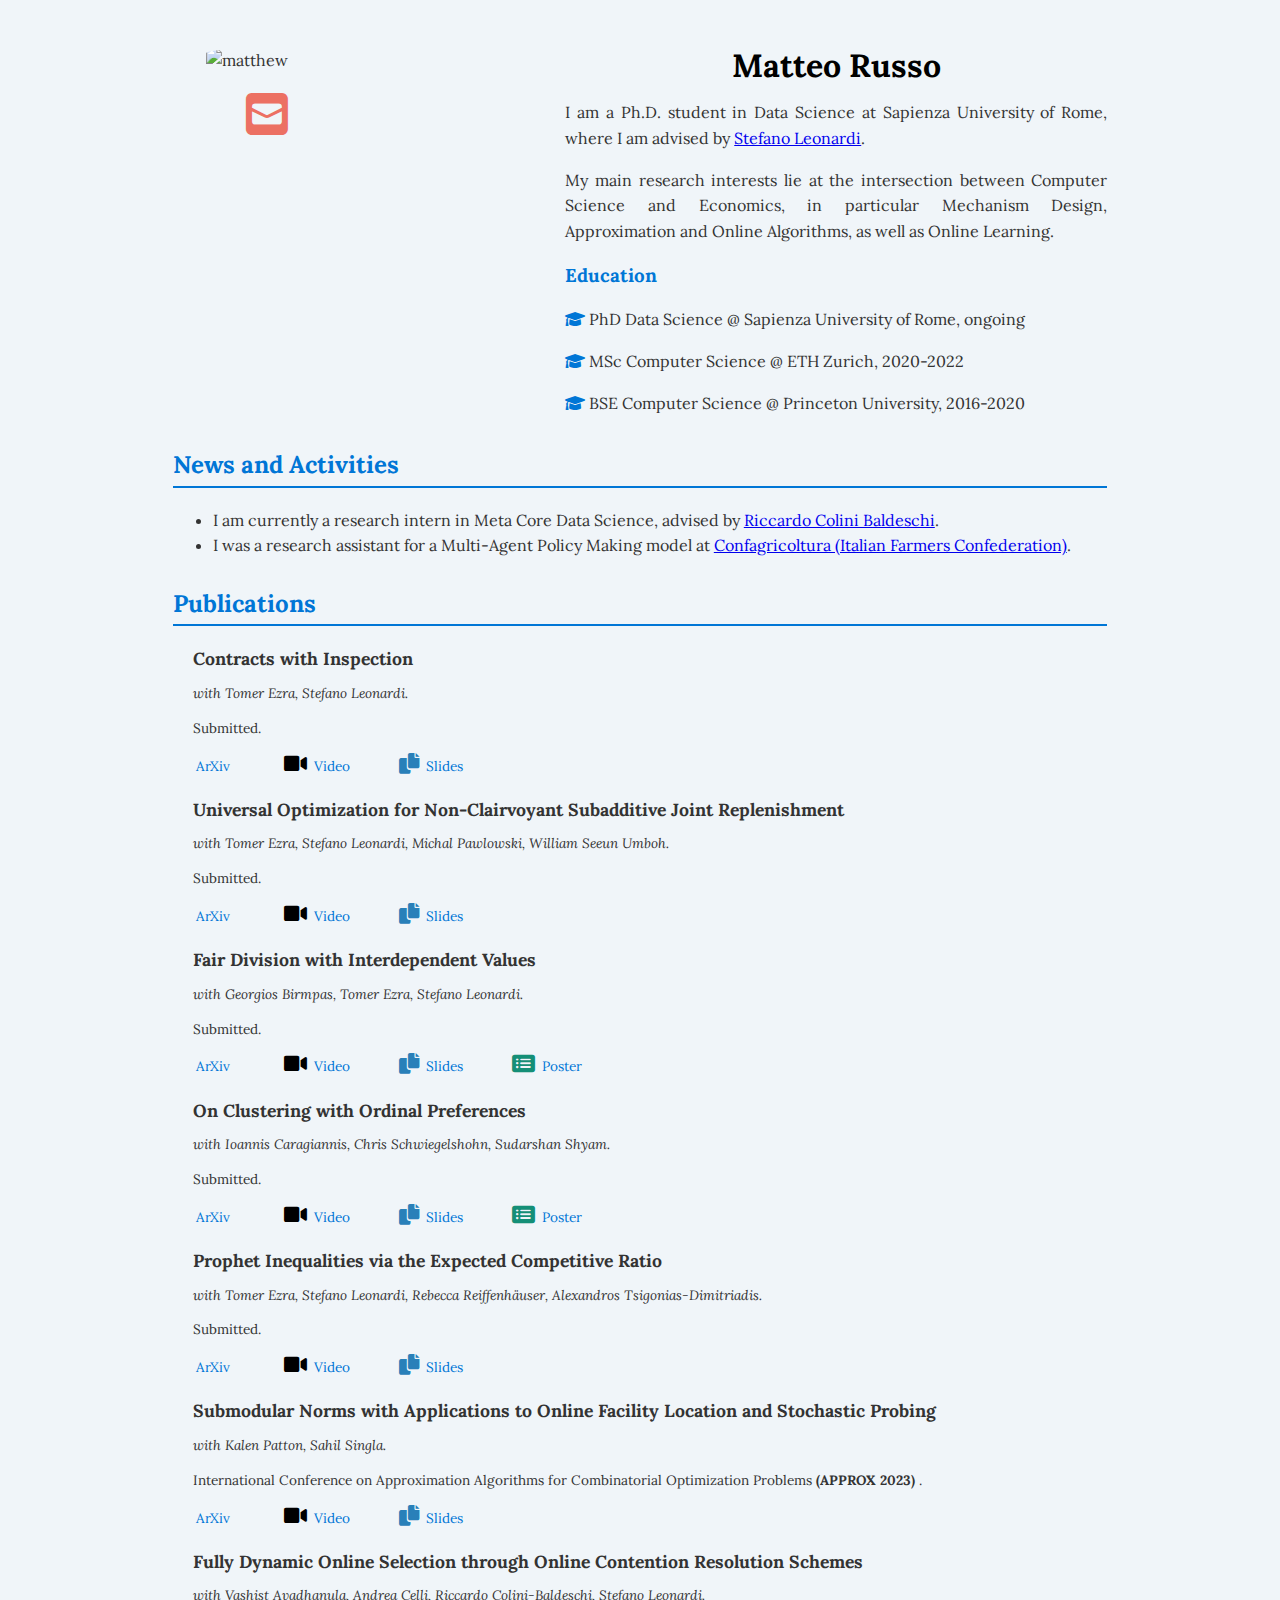
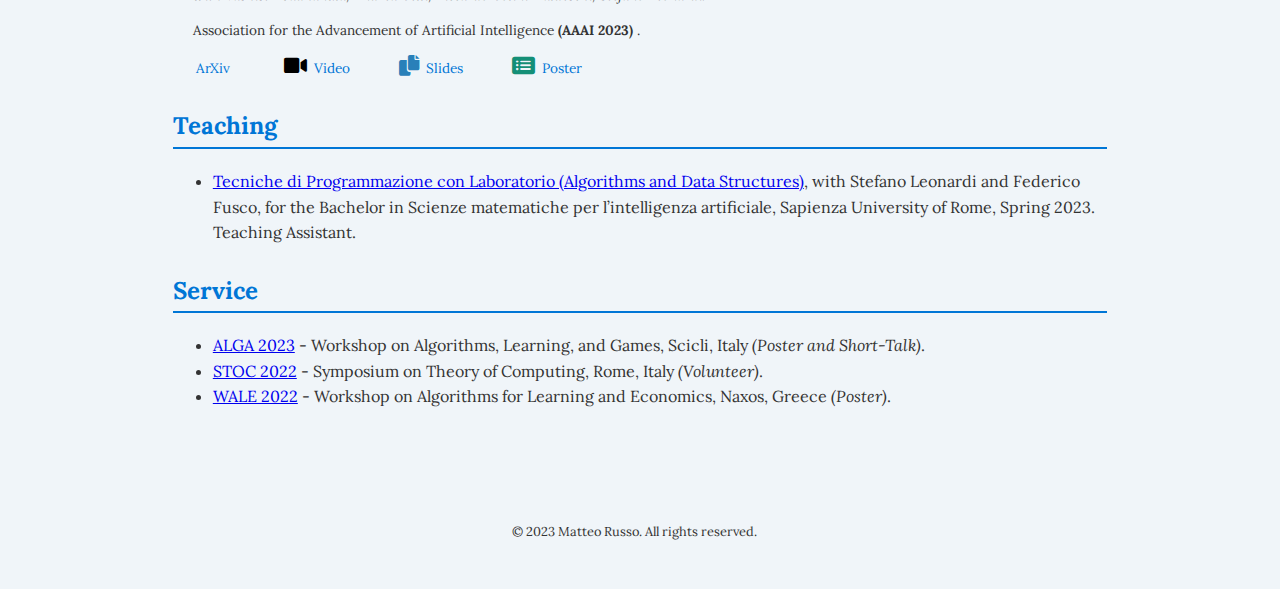
==== index.html @ 0d95ba48 "Made it responsive (hopefully)" ====
<!DOCTYPE html>
<html lang="en">
<head>
  <meta charset="UTF-8">
  <meta name="viewport" content="width=device-width, initial-scale=1.0">
  <title>Matteo Russo</title>
  <link href="https://fonts.googleapis.com/css2?family=Lora:wght@400;700&display=swap" rel="stylesheet">
  <link rel="stylesheet" href="https://cdnjs.cloudflare.com/ajax/libs/font-awesome/6.0.0-beta3/css/all.min.css"> <!-- Font Awesome link -->
  <style>

	.container {
      display: flex;
      align-items: flex-start;
    }

    .post-thumb {
      flex: 0 0 35%;
      margin-right: 3.5%;
      margin-left: 3.5%;
    }

    .post-thumb img {
      border-radius: 20%;
      display: block;
      width: 100%;
      height: auto;
    }

    .post-content {
      flex: 1;
      text-align: justify;
    }

.post-thumb li {
  list-style-type: none;
  display: inline-block;
  margin-right: 6.5%;
  padding-top: 0.2%;
  text-align: center;
  font-size: 3em;
}

    body {
      font-family: "Lora", serif;
      margin: 0;
      padding: 0;
      line-height: 160%;
      background-color: #f0f5f9; /* Light Violet */
      color: #333; /* Dark Gray */
    }

    main {
      max-width: 73%;
      margin: 0 auto;
      padding: 2rem;
    }

    section {
      margin-bottom: 2rem;
    }

    section h2 {
      color: #0076d6; /* Blue heading color */
      border-bottom: 0.1em solid #0076d6; /* Blue border bottom */
      padding-bottom: 0.5rem;
    }

    footer {
      background-color: #f0f5f9; /* Light Violet footer background */
      color: #333; /* Dark Gray font color */
      text-align: center;
      padding: 2rem 0;
    }

    footer p {
      margin-left: 40%;
      font-size: 0.8em;
    }

    /* Styles for the Publications Section */
    .publications-list {
      list-style: none;
      padding: 0;
      margin: 0;
    }

    .publications-list li {
      padding: 0px 0;
      margin-left: 20px;
    }

    .publications-list h3 {
      font-size: 1.1em;
      margin-bottom: 1%;
    }

    .publications-list p {
      margin: 1% 0;
      font-size: 0.85em;
    }

    .publications-list a {
      color: #0076d6; /* Blue link color */
      text-decoration: none;
    }

    .publications-list a:hover {
      text-decoration: underline;
    }
  </style>
</head>

<!-- #f0f5f9 -->

<body>

<main>
  <div class="container">
    <link rel="stylesheet" href="https://cdn.jsdelivr.net/gh/jpswalsh/academicons@1/css/academicons.min.css">
    <figure class="post-thumb">
      <img src="matteo.jpeg" alt="matthew">
      <ul>
        <li>
          <a href="mailto:russo.matteo0801@gmail.com">
            <i class="fa fa-envelope-square " style="color:#EC7063"></i>
          </a>
        </li>
	<li>
          <a href="https://drive.google.com/file/d/1Ws_4y97r8K3XsPv5HDcDW4VF72hua0Ag/view?usp=sharing" target="_blank">
            <i class="ai ai-cv-square " style="color:#48C9B0"></i>
          </a>
        </li>
        <li>
          <a href="https://scholar.google.com/citations?hl=en&amp;user=ZUM2Qp0AAAAJ" target="_blank">
            <i class="ai ai-google-scholar-square" style="color:#0076d6"></i>
          </a>
        </li>
        <li>
          <a href="https://dblp.org/pid/190/5146.html" target="_blank">
            <i class="ai ai-dblp-square" style="color:#F4D03F"></i>
          </a>
        </li>
      </ul>
    </figure>
    <div class="post-content">
      <h1 style="text-align: center; color: #000"> Matteo Russo </h1>
      <p>I am a Ph.D. student in Data Science at Sapienza University of Rome, where I am advised by <a href="https://sites.google.com/a/uniroma1.it/stefanoleonardi-eng/home" target="_blank" style="font-family: "Lora", serif;">Stefano Leonardi</a>.</p>
      <p>My main research interests lie at the intersection between Computer Science and Economics, in particular Mechanism Design, Approximation and Online Algorithms, as well as Online Learning.</p>
<h3 style="color:#0076d6"> Education </h3>
	<p> <i class="fa-solid fa-graduation-cap" style="color:#0076d6"></i> PhD Data Science @ Sapienza University of Rome, ongoing </p>
	<p> <i class="fa-solid fa-graduation-cap" style="color:#0076d6"></i> MSc Computer Science @ ETH Zurich, 2020-2022 </p>
	<p> <i class="fa-solid fa-graduation-cap" style="color:#0076d6"></i> BSE Computer Science @ Princeton University, 2016-2020 </p>
</p>
    </div>
  </div>

  <!-- News and Activities Section -->
  <section>
    <h2>News and Activities</h2>
    <ul>
      <li>I am currently a research intern in Meta Core Data Science, advised by <a  href="https://research.facebook.com/people/colini-baldeschi-riccardo/" target="_blank" style="font-family: "Lora", serif;">Riccardo Colini Baldeschi</a>.</li>
      <li>I was a research assistant for a Multi-Agent Policy Making model at <a href="https://www.confagricoltura.it/eng/" target="_blank" style="font-family: "Lora", serif;">Confagricoltura (Italian Farmers Confederation)</a>.</li>
    </ul>
  </section>

  <!-- Publications Section -->
  <section>
      <h2>Publications</h2>
      <ul class="publications-list">
        <li>
          <h3>Contracts with Inspection</h3>
          <p style="margin-bottom:8px"> <em> with Tomer Ezra, Stefano Leonardi. </em> </p>
	  <p> Submitted. </p>
          <p>
		<a  href="" style="font-family: "Lora", serif;">
            		<i class="ai ai-arxiv" style="color:#EC7063; font-size: 1.5em; margin-right:3px;"> </i> ArXiv
          	</a>
		<a  href="" style="font-family: "Lora", serif;">
            		<i class="fa-solid fa-video" style="color:#000; font-size: 1.5em; margin-left:50px; margin-right:3px;"> </i> Video
          	</a>
		<a  href="" style="font-family: "Lora", serif;">
            		<i class="fa-solid fa-copy" style="color:#2980B9; font-size: 1.5em; margin-left:45px; margin-right:3px;"> </i> Slides
          	</a>
	 </p>
        </li>
        <li>
          <h3>Universal Optimization for Non-Clairvoyant Subadditive Joint Replenishment</h3>
          <p style="margin-bottom:8px"> <em> with Tomer Ezra, Stefano Leonardi, Michal Pawlowski, William Seeun Umboh.</em> </p>
	  <p> Submitted. </p>
          <p>
		<a  href="" style="font-family: "Lora", serif;">
            		<i class="ai ai-arxiv" style="color:#EC7063; font-size: 1.5em; margin-right:3px;"> </i> ArXiv
          	</a>
		<a  href="" style="font-family: "Lora", serif;">
            		<i class="fa-solid fa-video" style="color:#000; font-size: 1.5em; margin-left:50px; margin-right:3px;"> </i> Video
          	</a>
		<a  href="" style="font-family: "Lora", serif;">
            		<i class="fa-solid fa-copy" style="color:#2980B9; font-size: 1.5em; margin-left:45px; margin-right:3px;"> </i> Slides
          	</a>
	 </p>
        </li>
	<li>
          <h3>Fair Division with Interdependent Values</h3>
          <p style="margin-bottom:8px"> <em> with Georgios Birmpas, Tomer Ezra, Stefano Leonardi. </em> </p>
	  <p> Submitted. </p>
          <p>
		<a href="https://arxiv.org/abs/2305.14096" target="_blank" style="font-family: "Lora", serif;">
            		<i class="ai ai-arxiv" style="color:#EC7063; font-size: 1.5em; margin-right:3px;"> </i> ArXiv
          	</a>
		<a  href="" style="font-family: "Lora", serif;">
            		<i class="fa-solid fa-video" style="color:#000; font-size: 1.5em; margin-left:50px; margin-right:3px;"> </i> Video
          	</a>
		<a  href="" style="font-family: "Lora", serif;">
            		<i class="fa-solid fa-copy" style="color:#2980B9; font-size: 1.5em; margin-left:45px; margin-right:3px;"> </i> Slides
          	</a>
<a  href="" style="font-family: "Lora", serif;">
            		<i class="fa-solid fa-rectangle-list" style="color:#148F77; font-size: 1.5em; margin-left:45px; margin-right:3px;"> </i> Poster
          	</a>
	 </p>
        </li>
	<li>
          <h3>On Clustering with Ordinal Preferences</h3>
          <p style="margin-bottom:8px"> <em> with Ioannis Caragiannis, Chris Schwiegelshohn, Sudarshan Shyam. </em> </p>
	  <p> Submitted. </p>
          <p>
		<a  href="" style="font-family: "Lora", serif;">
            		<i class="ai ai-arxiv" style="color:#EC7063; font-size: 1.5em; margin-right:3px;"> </i> ArXiv
          	</a>
		<a  href="" style="font-family: "Lora", serif;">
            		<i class="fa-solid fa-video" style="color:#000; font-size: 1.5em; margin-left:50px; margin-right:3px;"> </i> Video
          	</a>
		<a  href="" style="font-family: "Lora", serif;">
            		<i class="fa-solid fa-copy" style="color:#2980B9; font-size: 1.5em; margin-left:45px; margin-right:3px;"> </i> Slides
          	</a>
<a  href="" style="font-family: "Lora", serif;">
            		<i class="fa-solid fa-rectangle-list" style="color:#148F77; font-size: 1.5em; margin-left:45px; margin-right:3px;"> </i> Poster
          	</a>
	 </p>
        </li>
	<li>
          <h3>Prophet Inequalities via the Expected Competitive Ratio</h3>
          <p style="margin-bottom:8px"> <em> with Tomer Ezra, Stefano Leonardi, Rebecca Reiffenhäuser, Alexandros Tsigonias-Dimitriadis. </em> </p>
	  <p> Submitted. </p>
          <p>
		<a href="https://arxiv.org/abs/2207.03361" target="_blank" style="font-family: "Lora", serif;">
            		<i class="ai ai-arxiv" style="color:#EC7063; font-size: 1.5em; margin-right:3px;"> </i> ArXiv
          	</a>
		<a  href="" style="font-family: "Lora", serif;">
            		<i class="fa-solid fa-video" style="color:#000; font-size: 1.5em; margin-left:50px; margin-right:3px;"> </i> Video
          	</a>
		<a  href="" style="font-family: "Lora", serif;">
            		<i class="fa-solid fa-copy" style="color:#2980B9; font-size: 1.5em; margin-left:45px; margin-right:3px;"> </i> Slides
          	</a>
	 </p>
        </li>
	<li>
          <h3>Submodular Norms with Applications to Online Facility Location and Stochastic Probing</h3>
          <p style="margin-bottom:8px"> <em> with Kalen Patton, Sahil Singla. </em> </p>
	  <p> International Conference on Approximation Algorithms for Combinatorial Optimization Problems <b> (APPROX 2023) </b>. </p>
          <p>
		<a href="" style="font-family: "Lora", serif;">
            		<i class="ai ai-arxiv" style="color:#EC7063; font-size: 1.5em; margin-right:3px;"> </i> ArXiv
          	</a>
		<a  href="" style="font-family: "Lora", serif;">
            		<i class="fa-solid fa-video" style="color:#000; font-size: 1.5em; margin-left:50px; margin-right:3px;"> </i> Video
          	</a>
		<a  href="" style="font-family: "Lora", serif;">
            		<i class="fa-solid fa-copy" style="color:#2980B9; font-size: 1.5em; margin-left:45px; margin-right:3px;"> </i> Slides
          	</a>
	 </p>
        </li>
	<li>
          <h3>Fully Dynamic Online Selection through Online Contention Resolution Schemes</h3>
          <p style="margin-bottom:8px"> <em> with Vashist Avadhanula, Andrea Celli, Riccardo Colini-Baldeschi, Stefano Leonardi.</em> 

</p>
<p> Association for the Advancement of Artificial Intelligence <b> (AAAI 2023) </b>. </p>
          <p>
		<a href="https://arxiv.org/abs/2301.03099" target="_blank" style="font-family: "Lora", serif;">
            		<i class="ai ai-arxiv" style="color:#EC7063; font-size: 1.5em; margin-right:3px;"> </i> ArXiv
          	</a>
		<a href="https://drive.google.com/file/d/1_ZxE2uR70ad-Ezo2vl7yK3QtsuVl2clP/view" target="_blank" style="font-family: "Lora", serif;">
            		<i class="fa-solid fa-video" style="color:#000; font-size: 1.5em; margin-left:50px; margin-right:3px;"> </i> Video
          	</a>
		<a href="https://docs.google.com/presentation/d/1fAKXAk-WBuwz7GUmF-Y5jldKsYaXogPncAeJWf8d-Tg/edit?usp=sharing" target="_blank" style="font-family: "Lora", serif;">
            		<i class="fa-solid fa-copy" style="color:#2980B9; font-size: 1.5em; margin-left:45px; margin-right:3px;"> </i> Slides
          	</a>
<a href="https://drive.google.com/file/d/1x2m4OIsi1YdVdLAEJWb9yDDUx94lXC6c/view" target="_blank" style="font-family: "Lora", serif;">
            		<i class="fa-solid fa-rectangle-list" style="color:#148F77; font-size: 1.5em; margin-left:45px; margin-right:3px;"> </i> Poster
          	</a>
	 </p>
        </li>
        <!-- Add more publication items here as needed -->
      </ul>
    </section>

<section>
    <h2>Teaching</h2>
    <ul>
      <li> <a href="https://sites.google.com/a/uniroma1.it/stefanoleonardi-eng/teaching/tecniche-di-programmazione-e-laboratorio?authuser=0" target="_blank" style="font-family: "Lora", serif;">Tecniche di Programmazione con Laboratorio (Algorithms and Data Structures)</a>, with Stefano Leonardi and Federico Fusco, for the Bachelor in Scienze matematiche per l’intelligenza artificiale, Sapienza University of Rome, Spring 2023. Teaching Assistant. </li>
    </ul>
  </section>

<section>
    <h2>Service</h2>
    <ul>
      <li><a href="https://sites.google.com/view/workshop-alga/home" target="_blank" style="font-family: "Lora", serif;">ALGA 2023</a> - Work­shop on Al­go­rithms, Learn­ing, and Games, Scicli, Italy <em>(Poster and Short-Talk)</em>.</li>
      <li><a href="http://acm-stoc.org/stoc2022/" target="_blank" style="font-family: "Lora", serif;">STOC 2022</a> - Symposium on Theory of Computing, Rome, Italy <em>(Volunteer)</em>.</li>
      <li><a href="https://wale.gr/" target="_blank" style="font-family: "Lora", serif;">WALE 2022</a> - Work­shop on Al­go­rithms for Learn­ing and Eco­nom­ics, Naxos, Greece <em>(Poster)</em>.</li>
    </ul>
  </section>

</main>

<footer>
  <div class="container">
    <p>&copy; 2023 Matteo Russo. All rights reserved.</p>
  </div>
</footer>

</body>
</html>
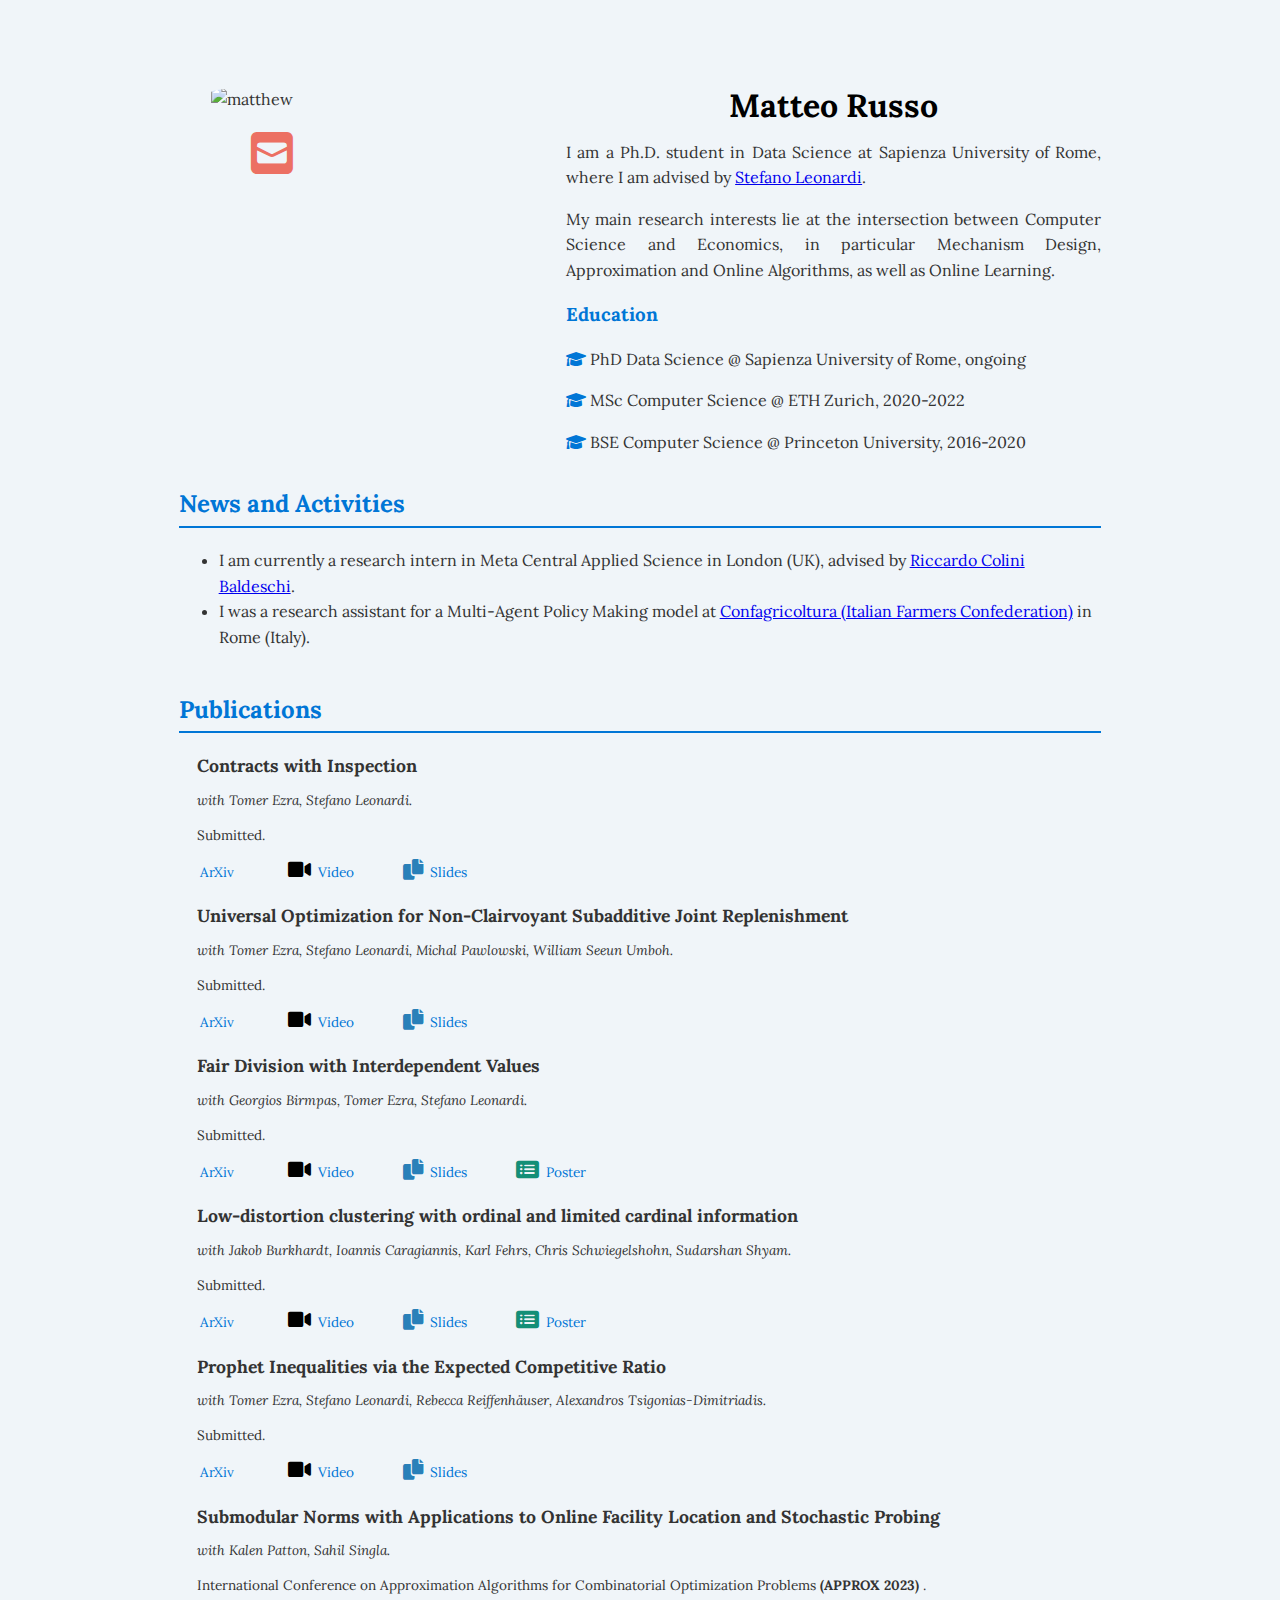
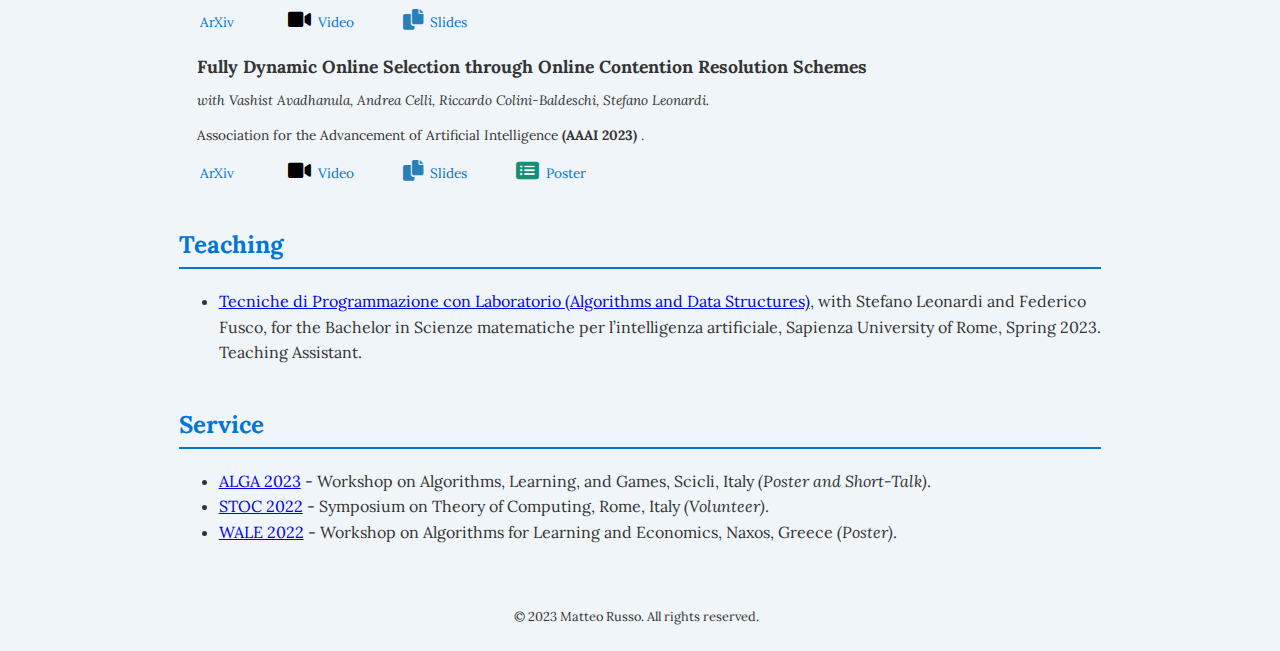
==== commit f534bafa: "Updated some publications" ====
--- a/index.html
+++ b/index.html
@@ -35,15 +35,13 @@
   list-style-type: none;
   display: inline-block;
   margin-right: 6.5%;
-  padding-top: 0.2%;
+  padding-top: 0.0%;
   text-align: center;
-  font-size: 3em;
+  font-size: 300%;
 }
 
     body {
       font-family: "Lora", serif;
-      margin: 0;
-      padding: 0;
       line-height: 160%;
       background-color: #f0f5f9; /* Light Violet */
       color: #333; /* Dark Gray */
@@ -52,29 +50,30 @@
     main {
       max-width: 73%;
       margin: 0 auto;
-      padding: 2rem;
+      padding-top: 5%;
     }
 
     section {
-      margin-bottom: 2rem;
+      margin-bottom: 5%;
+      padding: 0;
     }
 
     section h2 {
       color: #0076d6; /* Blue heading color */
       border-bottom: 0.1em solid #0076d6; /* Blue border bottom */
-      padding-bottom: 0.5rem;
+      padding-bottom: 1%;
     }
 
     footer {
       background-color: #f0f5f9; /* Light Violet footer background */
       color: #333; /* Dark Gray font color */
       text-align: center;
-      padding: 2rem 0;
     }
 
     footer p {
+      text-align: center;
       margin-left: 40%;
-      font-size: 0.8em;
+      font-size: 80%;
     }
 
     /* Styles for the Publications Section */
@@ -85,18 +84,17 @@
     }
 
     .publications-list li {
-      padding: 0px 0;
-      margin-left: 20px;
+      margin-left: 2%;
     }
 
     .publications-list h3 {
-      font-size: 1.1em;
+      font-size: 110%;
       margin-bottom: 1%;
     }
 
     .publications-list p {
       margin: 1% 0;
-      font-size: 0.85em;
+      font-size: 85%;
     }
 
     .publications-list a {
@@ -158,8 +156,8 @@
   <section>
     <h2>News and Activities</h2>
     <ul>
-      <li>I am currently a research intern in Meta Core Data Science, advised by <a  href="https://research.facebook.com/people/colini-baldeschi-riccardo/" target="_blank" style="font-family: "Lora", serif;">Riccardo Colini Baldeschi</a>.</li>
-      <li>I was a research assistant for a Multi-Agent Policy Making model at <a href="https://www.confagricoltura.it/eng/" target="_blank" style="font-family: "Lora", serif;">Confagricoltura (Italian Farmers Confederation)</a>.</li>
+      <li>I am currently a research intern in Meta Central Applied Science in London (UK), advised by <a  href="https://research.facebook.com/people/colini-baldeschi-riccardo/" target="_blank" style="font-family: "Lora", serif;">Riccardo Colini Baldeschi</a>.</li>
+      <li>I was a research assistant for a Multi-Agent Policy Making model at <a href="https://www.confagricoltura.it/eng/" target="_blank" style="font-family: "Lora", serif;">Confagricoltura (Italian Farmers Confederation)</a> in Rome (Italy).</li>
     </ul>
   </section>
 
@@ -219,8 +217,8 @@
 	 </p>
         </li>
 	<li>
-          <h3>On Clustering with Ordinal Preferences</h3>
-          <p style="margin-bottom:8px"> <em> with Ioannis Caragiannis, Chris Schwiegelshohn, Sudarshan Shyam. </em> </p>
+          <h3>Low-distortion clustering with ordinal and limited cardinal information</h3>
+          <p style="margin-bottom:8px"> <em> with Jakob Burkhardt, Ioannis Caragiannis, Karl Fehrs, Chris Schwiegelshohn, Sudarshan Shyam. </em> </p>
 	  <p> Submitted. </p>
           <p>
 		<a  href="" style="font-family: "Lora", serif;">
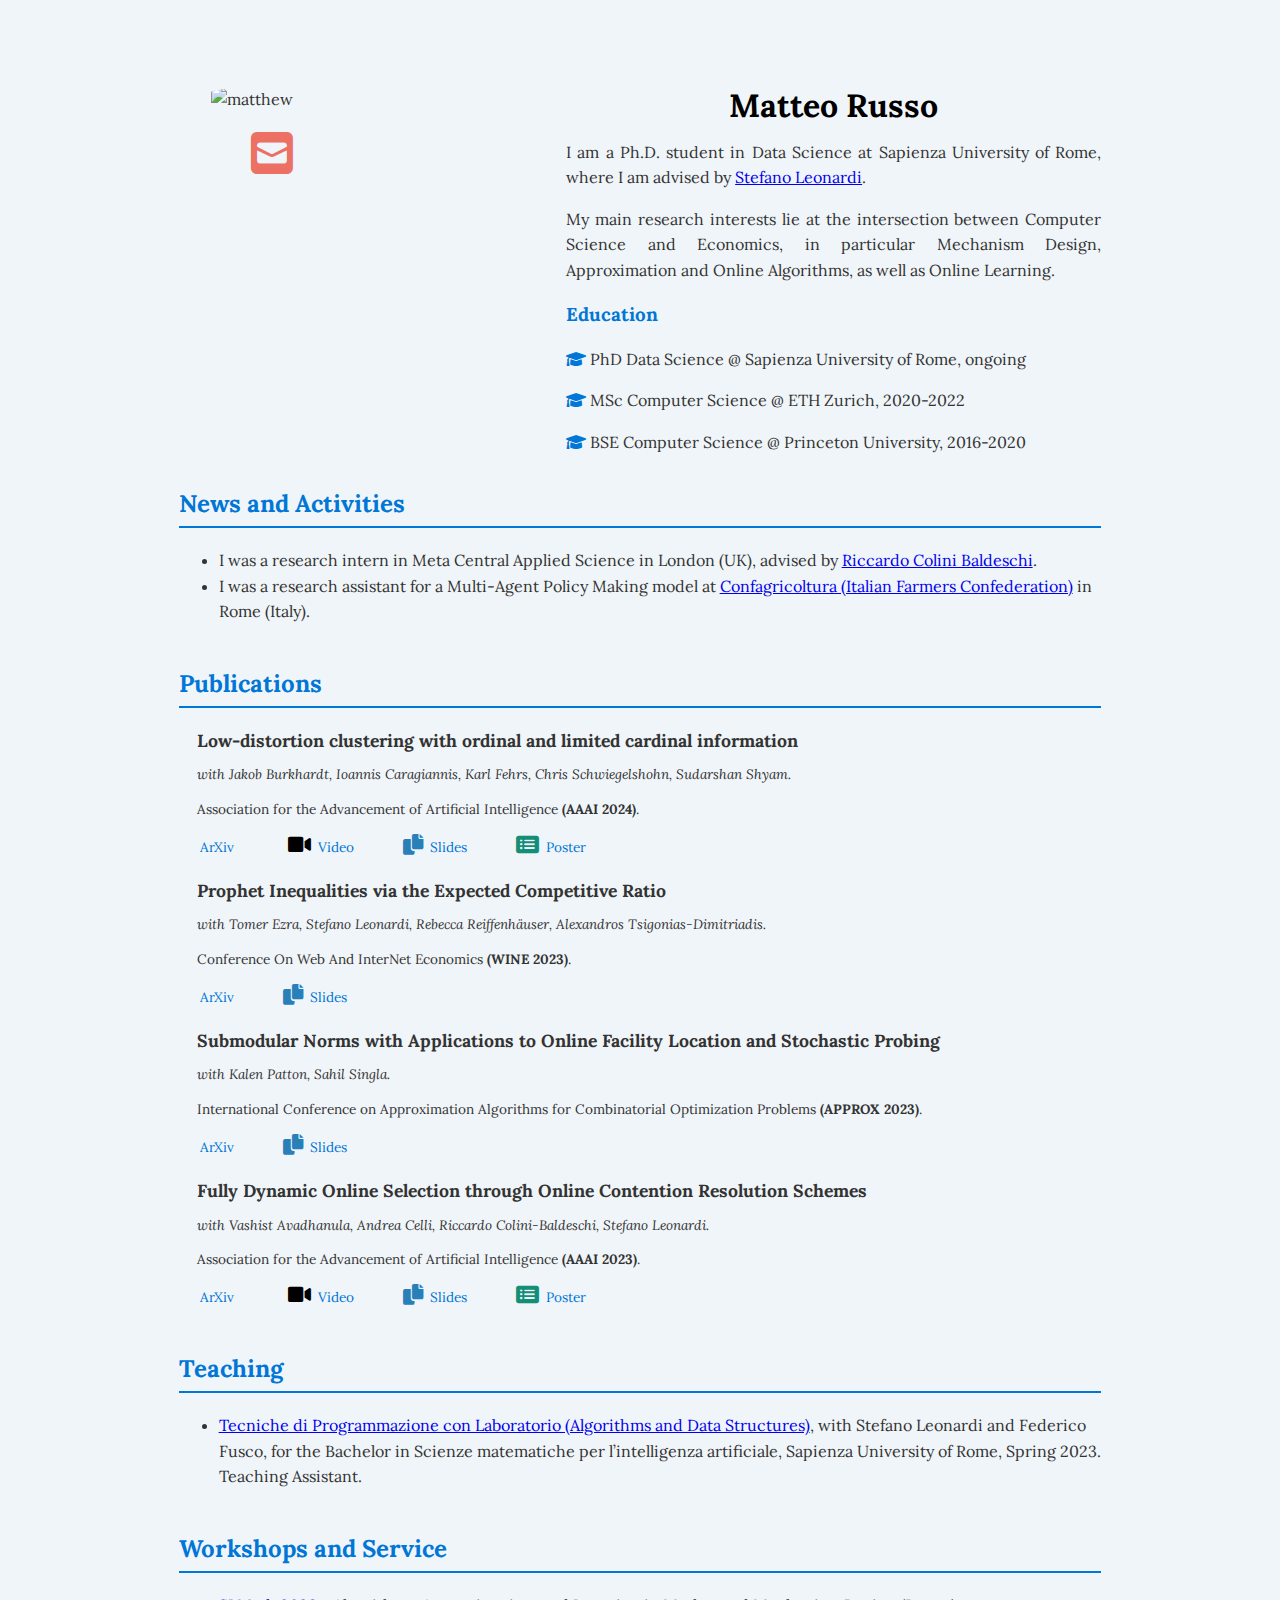
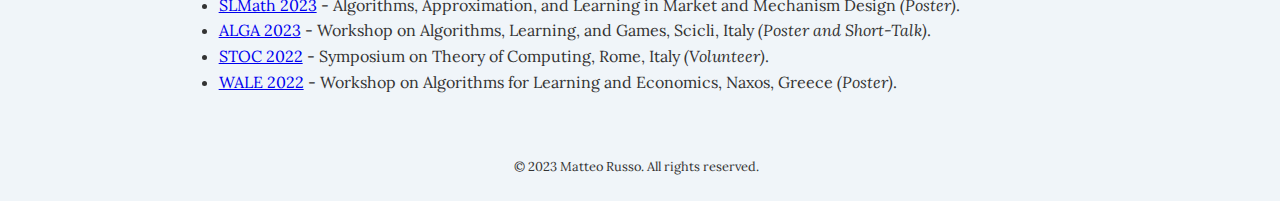
==== commit 0115a765: "20/12/2023" ====
--- a/index.html
+++ b/index.html
@@ -124,7 +124,7 @@
           </a>
         </li>
 	<li>
-          <a href="https://drive.google.com/file/d/1Ws_4y97r8K3XsPv5HDcDW4VF72hua0Ag/view?usp=sharing" target="_blank">
+          <a href="https://drive.google.com/file/d/1VA4bIZx17k0HXbcWiB0SEfFGNYEAfzYS/view?usp=sharing" target="_blank">
             <i class="ai ai-cv-square " style="color:#48C9B0"></i>
           </a>
         </li>
@@ -156,7 +156,7 @@
   <section>
     <h2>News and Activities</h2>
     <ul>
-      <li>I am currently a research intern in Meta Central Applied Science in London (UK), advised by <a  href="https://research.facebook.com/people/colini-baldeschi-riccardo/" target="_blank" style="font-family: "Lora", serif;">Riccardo Colini Baldeschi</a>.</li>
+      <li>I was a research intern in Meta Central Applied Science in London (UK), advised by <a  href="https://research.facebook.com/people/colini-baldeschi-riccardo/" target="_blank" style="font-family: "Lora", serif;">Riccardo Colini Baldeschi</a>.</li>
       <li>I was a research assistant for a Multi-Agent Policy Making model at <a href="https://www.confagricoltura.it/eng/" target="_blank" style="font-family: "Lora", serif;">Confagricoltura (Italian Farmers Confederation)</a> in Rome (Italy).</li>
     </ul>
   </section>
@@ -165,10 +165,25 @@
   <section>
       <h2>Publications</h2>
       <ul class="publications-list">
+        <!-- <li>
+          <h3>Online Learning with Advance Queries</h3>
+          <p style="margin-bottom:8px"> <em> with Andrea Celli, Riccardo Colini-Baldeschi, Federico Fusco, Stefano Leonardi. </em> </p>
+	  <p> Working paper. </p>
+          <p>
+		<a  href="" style="font-family: "Lora", serif;">
+            		<i class="ai ai-arxiv" style="color:#EC7063; font-size: 1.5em; margin-right:3px;"> </i> ArXiv
+          	</a>
+		<a  href="" style="font-family: "Lora", serif;">
+            		<i class="fa-solid fa-video" style="color:#000; font-size: 1.5em; margin-left:50px; margin-right:3px;"> </i> Video
+          	</a>
+		<a  href="" style="font-family: "Lora", serif;">
+            		<i class="fa-solid fa-copy" style="color:#2980B9; font-size: 1.5em; margin-left:45px; margin-right:3px;"> </i> Slides
+          	</a>
+	 </p>
         <li>
           <h3>Contracts with Inspection</h3>
           <p style="margin-bottom:8px"> <em> with Tomer Ezra, Stefano Leonardi. </em> </p>
-	  <p> Submitted. </p>
+	  <p> In submission. </p>
           <p>
 		<a  href="" style="font-family: "Lora", serif;">
             		<i class="ai ai-arxiv" style="color:#EC7063; font-size: 1.5em; margin-right:3px;"> </i> ArXiv
@@ -184,23 +199,23 @@
         <li>
           <h3>Universal Optimization for Non-Clairvoyant Subadditive Joint Replenishment</h3>
           <p style="margin-bottom:8px"> <em> with Tomer Ezra, Stefano Leonardi, Michal Pawlowski, William Seeun Umboh.</em> </p>
-	  <p> Submitted. </p>
-          <p>
-		<a  href="" style="font-family: "Lora", serif;">
-            		<i class="ai ai-arxiv" style="color:#EC7063; font-size: 1.5em; margin-right:3px;"> </i> ArXiv
-          	</a>
-		<a  href="" style="font-family: "Lora", serif;">
-            		<i class="fa-solid fa-video" style="color:#000; font-size: 1.5em; margin-left:50px; margin-right:3px;"> </i> Video
-          	</a>
-		<a  href="" style="font-family: "Lora", serif;">
-            		<i class="fa-solid fa-copy" style="color:#2980B9; font-size: 1.5em; margin-left:45px; margin-right:3px;"> </i> Slides
-          	</a>
-	 </p>
-        </li>
-	<li>
+	  <p> In submission. </p>
+          <p>
+		<a  href="" style="font-family: "Lora", serif;">
+            		<i class="ai ai-arxiv" style="color:#EC7063; font-size: 1.5em; margin-right:3px;"> </i> ArXiv
+          	</a>
+		<a  href="" style="font-family: "Lora", serif;">
+            		<i class="fa-solid fa-video" style="color:#000; font-size: 1.5em; margin-left:50px; margin-right:3px;"> </i> Video
+          	</a>
+		<a  href="" style="font-family: "Lora", serif;">
+            		<i class="fa-solid fa-copy" style="color:#2980B9; font-size: 1.5em; margin-left:45px; margin-right:3px;"> </i> Slides
+          	</a>
+	 </p>
+        </li> -->
+	<!-- <li>
           <h3>Fair Division with Interdependent Values</h3>
           <p style="margin-bottom:8px"> <em> with Georgios Birmpas, Tomer Ezra, Stefano Leonardi. </em> </p>
-	  <p> Submitted. </p>
+	  <p> In submission. </p>
           <p>
 		<a href="https://arxiv.org/abs/2305.14096" target="_blank" style="font-family: "Lora", serif;">
             		<i class="ai ai-arxiv" style="color:#EC7063; font-size: 1.5em; margin-right:3px;"> </i> ArXiv
@@ -215,11 +230,30 @@
             		<i class="fa-solid fa-rectangle-list" style="color:#148F77; font-size: 1.5em; margin-left:45px; margin-right:3px;"> </i> Poster
           	</a>
 	 </p>
-        </li>
-	<li>
+        </li> -->
+        <!-- <li>
+          <h3>Budget-Aware Online Learning with Feedback Graphs</h3>
+          <p style="margin-bottom:8px"> <em> with Andrea Celli, Riccardo Colini-Baldeschi, Federico Fusco, Daniel Haimovich, Dima Karamshuk, Stefano Leonardi. </em> </p>
+	  <p> In submission. </p>
+          <p>
+		<a href="" target="_blank" style="font-family: "Lora", serif;">
+            		<i class="ai ai-arxiv" style="color:#EC7063; font-size: 1.5em; margin-right:3px;"> </i> ArXiv
+          	</a>
+		<a  href="" style="font-family: "Lora", serif;">
+            		<i class="fa-solid fa-video" style="color:#000; font-size: 1.5em; margin-left:50px; margin-right:3px;"> </i> Video
+          	</a>
+		<a  href="" style="font-family: "Lora", serif;">
+            		<i class="fa-solid fa-copy" style="color:#2980B9; font-size: 1.5em; margin-left:45px; margin-right:3px;"> </i> Slides
+          	</a>
+<a  href="" style="font-family: "Lora", serif;">
+            		<i class="fa-solid fa-rectangle-list" style="color:#148F77; font-size: 1.5em; margin-left:45px; margin-right:3px;"> </i> Poster
+          	</a>
+	 </p>
+        </li> -->
+        <li>
           <h3>Low-distortion clustering with ordinal and limited cardinal information</h3>
           <p style="margin-bottom:8px"> <em> with Jakob Burkhardt, Ioannis Caragiannis, Karl Fehrs, Chris Schwiegelshohn, Sudarshan Shyam. </em> </p>
-	  <p> Submitted. </p>
+          <p> Association for the Advancement of Artificial Intelligence <b> (AAAI 2024)</b>. </p>
           <p>
 		<a  href="" style="font-family: "Lora", serif;">
             		<i class="ai ai-arxiv" style="color:#EC7063; font-size: 1.5em; margin-right:3px;"> </i> ArXiv
@@ -238,15 +272,12 @@
 	<li>
           <h3>Prophet Inequalities via the Expected Competitive Ratio</h3>
           <p style="margin-bottom:8px"> <em> with Tomer Ezra, Stefano Leonardi, Rebecca Reiffenhäuser, Alexandros Tsigonias-Dimitriadis. </em> </p>
-	  <p> Submitted. </p>
+	  <p> Conference On Web And InterNet Economics <b> (WINE 2023)</b>. </p>
           <p>
 		<a href="https://arxiv.org/abs/2207.03361" target="_blank" style="font-family: "Lora", serif;">
             		<i class="ai ai-arxiv" style="color:#EC7063; font-size: 1.5em; margin-right:3px;"> </i> ArXiv
           	</a>
-		<a  href="" style="font-family: "Lora", serif;">
-            		<i class="fa-solid fa-video" style="color:#000; font-size: 1.5em; margin-left:50px; margin-right:3px;"> </i> Video
-          	</a>
-		<a  href="" style="font-family: "Lora", serif;">
+		<a  href="https://docs.google.com/presentation/d/1p5mt1DpE8V59iBRklehrn3uFfajBSixo/edit?usp=sharing&ouid=114759141074677668960&rtpof=true&sd=true" style="font-family: "Lora", serif;">
             		<i class="fa-solid fa-copy" style="color:#2980B9; font-size: 1.5em; margin-left:45px; margin-right:3px;"> </i> Slides
           	</a>
 	 </p>
@@ -254,13 +285,10 @@
 	<li>
           <h3>Submodular Norms with Applications to Online Facility Location and Stochastic Probing</h3>
           <p style="margin-bottom:8px"> <em> with Kalen Patton, Sahil Singla. </em> </p>
-	  <p> International Conference on Approximation Algorithms for Combinatorial Optimization Problems <b> (APPROX 2023) </b>. </p>
+	  <p> International Conference on Approximation Algorithms for Combinatorial Optimization Problems <b> (APPROX 2023)</b>. </p>
           <p>
 		<a href="" style="font-family: "Lora", serif;">
             		<i class="ai ai-arxiv" style="color:#EC7063; font-size: 1.5em; margin-right:3px;"> </i> ArXiv
-          	</a>
-		<a  href="" style="font-family: "Lora", serif;">
-            		<i class="fa-solid fa-video" style="color:#000; font-size: 1.5em; margin-left:50px; margin-right:3px;"> </i> Video
           	</a>
 		<a  href="" style="font-family: "Lora", serif;">
             		<i class="fa-solid fa-copy" style="color:#2980B9; font-size: 1.5em; margin-left:45px; margin-right:3px;"> </i> Slides
@@ -272,7 +300,7 @@
           <p style="margin-bottom:8px"> <em> with Vashist Avadhanula, Andrea Celli, Riccardo Colini-Baldeschi, Stefano Leonardi.</em> 
 
 </p>
-<p> Association for the Advancement of Artificial Intelligence <b> (AAAI 2023) </b>. </p>
+<p> Association for the Advancement of Artificial Intelligence <b> (AAAI 2023)</b>. </p>
           <p>
 		<a href="https://arxiv.org/abs/2301.03099" target="_blank" style="font-family: "Lora", serif;">
             		<i class="ai ai-arxiv" style="color:#EC7063; font-size: 1.5em; margin-right:3px;"> </i> ArXiv
@@ -300,8 +328,9 @@
   </section>
 
 <section>
-    <h2>Service</h2>
+    <h2>Workshops and Service</h2>
     <ul>
+      <li><a href="https://www.slmath.org/workshops/1082" target="_blank" style="font-family: "Lora", serif;">SLMath 2023</a> - Algorithms, Approximation, and Learning in Market and Mechanism Design <em>(Poster)</em>.</li>
       <li><a href="https://sites.google.com/view/workshop-alga/home" target="_blank" style="font-family: "Lora", serif;">ALGA 2023</a> - Work­shop on Al­go­rithms, Learn­ing, and Games, Scicli, Italy <em>(Poster and Short-Talk)</em>.</li>
       <li><a href="http://acm-stoc.org/stoc2022/" target="_blank" style="font-family: "Lora", serif;">STOC 2022</a> - Symposium on Theory of Computing, Rome, Italy <em>(Volunteer)</em>.</li>
       <li><a href="https://wale.gr/" target="_blank" style="font-family: "Lora", serif;">WALE 2022</a> - Work­shop on Al­go­rithms for Learn­ing and Eco­nom­ics, Naxos, Greece <em>(Poster)</em>.</li>
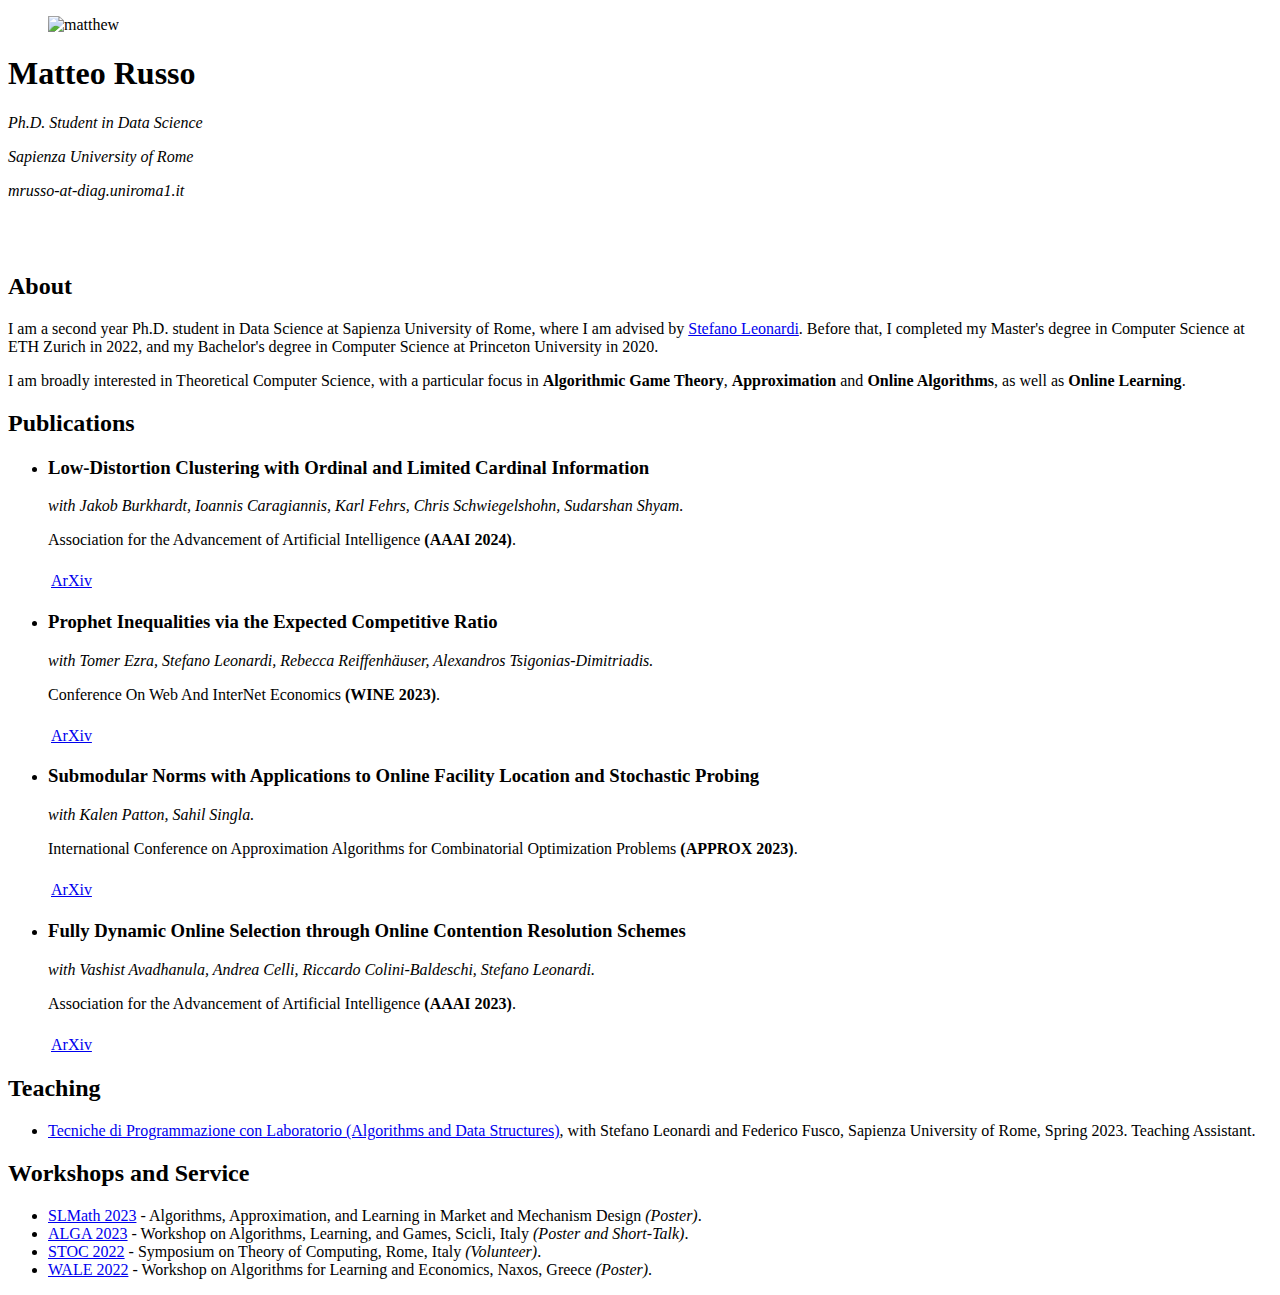
==== commit 93a7a54a: "Added arxiv for papers" ====
--- a/index.html
+++ b/index.html
@@ -2,113 +2,12 @@
 <html lang="en">
 <head>
   <meta charset="UTF-8">
-  <meta name="viewport" content="width=device-width, initial-scale=1.0">
+  <meta name="viewport" content="width=device-width, initial-scale=1, maximum-scale=1" />
   <title>Matteo Russo</title>
   <link href="https://fonts.googleapis.com/css2?family=Lora:wght@400;700&display=swap" rel="stylesheet">
   <link rel="stylesheet" href="https://cdnjs.cloudflare.com/ajax/libs/font-awesome/6.0.0-beta3/css/all.min.css"> <!-- Font Awesome link -->
-  <style>
-
-	.container {
-      display: flex;
-      align-items: flex-start;
-    }
-
-    .post-thumb {
-      flex: 0 0 35%;
-      margin-right: 3.5%;
-      margin-left: 3.5%;
-    }
-
-    .post-thumb img {
-      border-radius: 20%;
-      display: block;
-      width: 100%;
-      height: auto;
-    }
-
-    .post-content {
-      flex: 1;
-      text-align: justify;
-    }
-
-.post-thumb li {
-  list-style-type: none;
-  display: inline-block;
-  margin-right: 6.5%;
-  padding-top: 0.0%;
-  text-align: center;
-  font-size: 300%;
-}
-
-    body {
-      font-family: "Lora", serif;
-      line-height: 160%;
-      background-color: #f0f5f9; /* Light Violet */
-      color: #333; /* Dark Gray */
-    }
-
-    main {
-      max-width: 73%;
-      margin: 0 auto;
-      padding-top: 5%;
-    }
-
-    section {
-      margin-bottom: 5%;
-      padding: 0;
-    }
-
-    section h2 {
-      color: #0076d6; /* Blue heading color */
-      border-bottom: 0.1em solid #0076d6; /* Blue border bottom */
-      padding-bottom: 1%;
-    }
-
-    footer {
-      background-color: #f0f5f9; /* Light Violet footer background */
-      color: #333; /* Dark Gray font color */
-      text-align: center;
-    }
-
-    footer p {
-      text-align: center;
-      margin-left: 40%;
-      font-size: 80%;
-    }
-
-    /* Styles for the Publications Section */
-    .publications-list {
-      list-style: none;
-      padding: 0;
-      margin: 0;
-    }
-
-    .publications-list li {
-      margin-left: 2%;
-    }
-
-    .publications-list h3 {
-      font-size: 110%;
-      margin-bottom: 1%;
-    }
-
-    .publications-list p {
-      margin: 1% 0;
-      font-size: 85%;
-    }
-
-    .publications-list a {
-      color: #0076d6; /* Blue link color */
-      text-decoration: none;
-    }
-
-    .publications-list a:hover {
-      text-decoration: underline;
-    }
-  </style>
+  <link rel="stylesheet" href="styles.css">
 </head>
-
-<!-- #f0f5f9 -->
 
 <body>
 
@@ -117,48 +16,42 @@
     <link rel="stylesheet" href="https://cdn.jsdelivr.net/gh/jpswalsh/academicons@1/css/academicons.min.css">
     <figure class="post-thumb">
       <img src="matteo.jpeg" alt="matthew">
-      <ul>
-        <li>
-          <a href="mailto:russo.matteo0801@gmail.com">
-            <i class="fa fa-envelope-square " style="color:#EC7063"></i>
-          </a>
-        </li>
-	<li>
-          <a href="https://drive.google.com/file/d/1VA4bIZx17k0HXbcWiB0SEfFGNYEAfzYS/view?usp=sharing" target="_blank">
-            <i class="ai ai-cv-square " style="color:#48C9B0"></i>
-          </a>
-        </li>
-        <li>
-          <a href="https://scholar.google.com/citations?hl=en&amp;user=ZUM2Qp0AAAAJ" target="_blank">
-            <i class="ai ai-google-scholar-square" style="color:#0076d6"></i>
-          </a>
-        </li>
-        <li>
-          <a href="https://dblp.org/pid/190/5146.html" target="_blank">
-            <i class="ai ai-dblp-square" style="color:#F4D03F"></i>
-          </a>
-        </li>
-      </ul>
     </figure>
     <div class="post-content">
-      <h1 style="text-align: center; color: #000"> Matteo Russo </h1>
-      <p>I am a Ph.D. student in Data Science at Sapienza University of Rome, where I am advised by <a href="https://sites.google.com/a/uniroma1.it/stefanoleonardi-eng/home" target="_blank" style="font-family: "Lora", serif;">Stefano Leonardi</a>.</p>
-      <p>My main research interests lie at the intersection between Computer Science and Economics, in particular Mechanism Design, Approximation and Online Algorithms, as well as Online Learning.</p>
+      <h1 style="text-align: left; color: #000"> Matteo Russo </h1>
+	  <p style="text-align: left"><em>Ph.D. Student in Data Science</em></p>
+	  <p style="text-align: left"><em>Sapienza University of Rome</em></p>
+	  <p style="text-align: left"><em>mrusso-at-diag.uniroma1.it</em></p>
+      <p style="text-align: left"> 
+        <!-- <a href="mailto:russo.matteo0801@gmail.com"><i class="fa fa-envelope-square " style="color:#EC7063; font-size: 200%"></i></a> -->
+        <a href="https://drive.google.com/file/d/1VA4bIZx17k0HXbcWiB0SEfFGNYEAfzYS/view?usp=sharing" target="_blank"><i class="ai ai-cv-square " style="color:#48C9B0; font-size: 200%; margin-right: 4%;"></i></a>
+        <a href="https://scholar.google.com/citations?hl=en&amp;user=ZUM2Qp0AAAAJ" target="_blank"><i class="ai ai-google-scholar-square" style="color:#0076d6; font-size: 200%; margin-right: 4%"></i></a>
+        <a href="https://dblp.org/pid/190/5146.html" target="_blank"><i class="ai ai-dblp-square" style="color:#F4D03F; font-size: 200%"></i></a>
+      </p>
+      <!-- <p>I am a second year Ph.D. student in Data Science at Sapienza University of Rome, where I am advised by <a href="https://sites.google.com/a/uniroma1.it/stefanoleonardi-eng/home" target="_blank" style="font-family: "Lora", serif;">Stefano Leonardi</a>.</p>
+      <p>My main research interests lie at the intersection between Computer Science and Economics, in particular <b>Mechanism Design</b>, <b>Approximation and Online Algorithms</b>, as well as <b>Online Learning</b>.</p>
 <h3 style="color:#0076d6"> Education </h3>
 	<p> <i class="fa-solid fa-graduation-cap" style="color:#0076d6"></i> PhD Data Science @ Sapienza University of Rome, ongoing </p>
 	<p> <i class="fa-solid fa-graduation-cap" style="color:#0076d6"></i> MSc Computer Science @ ETH Zurich, 2020-2022 </p>
-	<p> <i class="fa-solid fa-graduation-cap" style="color:#0076d6"></i> BSE Computer Science @ Princeton University, 2016-2020 </p>
-</p>
+	<p> <i class="fa-solid fa-graduation-cap" style="color:#0076d6"></i> BSE Computer Science @ Princeton University, 2016-2020 </p> -->
     </div>
   </div>
 
   <!-- News and Activities Section -->
-  <section>
+  <!-- <section>
     <h2>News and Activities</h2>
     <ul>
       <li>I was a research intern in Meta Central Applied Science in London (UK), advised by <a  href="https://research.facebook.com/people/colini-baldeschi-riccardo/" target="_blank" style="font-family: "Lora", serif;">Riccardo Colini Baldeschi</a>.</li>
       <li>I was a research assistant for a Multi-Agent Policy Making model at <a href="https://www.confagricoltura.it/eng/" target="_blank" style="font-family: "Lora", serif;">Confagricoltura (Italian Farmers Confederation)</a> in Rome (Italy).</li>
     </ul>
+  </section> -->
+
+  <section>
+    <h2>About</h2>
+    <p>I am a second year Ph.D. student in Data Science at Sapienza University of Rome, where I am advised by <a href="https://sites.google.com/a/uniroma1.it/stefanoleonardi-eng/home" target="_blank" style="font-family: "Lora", serif;">Stefano Leonardi</a>. 
+		Before that, I completed my Master's degree in Computer Science at ETH Zurich in 2022, and my Bachelor's degree in Computer Science at Princeton University in 2020. </p>
+		 </p>
+	<p> I am broadly interested in Theoretical Computer Science, with a particular focus in <b>Algorithmic Game Theory</b>, <b>Approximation</b> and <b>Online Algorithms</b>, as well as <b>Online Learning</b>.</p>
   </section>
 
   <!-- Publications Section -->
@@ -251,22 +144,19 @@
 	 </p>
         </li> -->
         <li>
-          <h3>Low-distortion clustering with ordinal and limited cardinal information</h3>
+          <h3>Low-Distortion Clustering with Ordinal and Limited Cardinal Information</h3>
           <p style="margin-bottom:8px"> <em> with Jakob Burkhardt, Ioannis Caragiannis, Karl Fehrs, Chris Schwiegelshohn, Sudarshan Shyam. </em> </p>
           <p> Association for the Advancement of Artificial Intelligence <b> (AAAI 2024)</b>. </p>
           <p>
-		<a  href="" style="font-family: "Lora", serif;">
-            		<i class="ai ai-arxiv" style="color:#EC7063; font-size: 1.5em; margin-right:3px;"> </i> ArXiv
-          	</a>
-		<a  href="" style="font-family: "Lora", serif;">
-            		<i class="fa-solid fa-video" style="color:#000; font-size: 1.5em; margin-left:50px; margin-right:3px;"> </i> Video
-          	</a>
-		<a  href="" style="font-family: "Lora", serif;">
-            		<i class="fa-solid fa-copy" style="color:#2980B9; font-size: 1.5em; margin-left:45px; margin-right:3px;"> </i> Slides
-          	</a>
-<a  href="" style="font-family: "Lora", serif;">
-            		<i class="fa-solid fa-rectangle-list" style="color:#148F77; font-size: 1.5em; margin-left:45px; margin-right:3px;"> </i> Poster
-          	</a>
+		<a  href="https://arxiv.org/abs/2402.04035" style="font-family: "Lora", serif;">
+            		<i class="ai ai-arxiv" style="color:#EC7063; font-size: 1.5em; margin-right:3px;"> </i> ArXiv
+          	</a>
+		<!-- <a  href="" style="font-family: "Lora", serif;">
+            		<i class="fa-solid fa-video" style="color:#000; font-size: 1.5em; margin-left:50px; margin-right:3px;"> </i> Video
+          	</a> -->
+		<!-- <a  href="" style="font-family: "Lora", serif;">
+            		<i class="fa-solid fa-copy" style="color:#2980B9; font-size: 1.5em; margin-left:45px; margin-right:3px;"> </i> Slides
+          	</a> -->
 	 </p>
         </li>
 	<li>
@@ -277,9 +167,9 @@
 		<a href="https://arxiv.org/abs/2207.03361" target="_blank" style="font-family: "Lora", serif;">
             		<i class="ai ai-arxiv" style="color:#EC7063; font-size: 1.5em; margin-right:3px;"> </i> ArXiv
           	</a>
-		<a  href="https://docs.google.com/presentation/d/1p5mt1DpE8V59iBRklehrn3uFfajBSixo/edit?usp=sharing&ouid=114759141074677668960&rtpof=true&sd=true" style="font-family: "Lora", serif;">
-            		<i class="fa-solid fa-copy" style="color:#2980B9; font-size: 1.5em; margin-left:45px; margin-right:3px;"> </i> Slides
-          	</a>
+		<!-- <a  href="https://docs.google.com/presentation/d/1p5mt1DpE8V59iBRklehrn3uFfajBSixo/edit?usp=sharing&ouid=114759141074677668960&rtpof=true&sd=true" style="font-family: "Lora", serif;">
+            		<i class="fa-solid fa-copy" style="color:#2980B9; font-size: 1.5em; margin-left:45px; margin-right:3px;"> </i> Slides
+          	</a> -->
 	 </p>
         </li>
 	<li>
@@ -287,12 +177,12 @@
           <p style="margin-bottom:8px"> <em> with Kalen Patton, Sahil Singla. </em> </p>
 	  <p> International Conference on Approximation Algorithms for Combinatorial Optimization Problems <b> (APPROX 2023)</b>. </p>
           <p>
-		<a href="" style="font-family: "Lora", serif;">
-            		<i class="ai ai-arxiv" style="color:#EC7063; font-size: 1.5em; margin-right:3px;"> </i> ArXiv
-          	</a>
-		<a  href="" style="font-family: "Lora", serif;">
-            		<i class="fa-solid fa-copy" style="color:#2980B9; font-size: 1.5em; margin-left:45px; margin-right:3px;"> </i> Slides
-          	</a>
+		<a href="https://arxiv.org/abs/2310.04548" style="font-family: "Lora", serif;">
+            		<i class="ai ai-arxiv" style="color:#EC7063; font-size: 1.5em; margin-right:3px;"> </i> ArXiv
+          	</a>
+		<!-- <a  href="" style="font-family: "Lora", serif;">
+            		<i class="fa-solid fa-copy" style="color:#2980B9; font-size: 1.5em; margin-left:45px; margin-right:3px;"> </i> Slides
+          	</a> -->
 	 </p>
         </li>
 	<li>
@@ -305,15 +195,15 @@
 		<a href="https://arxiv.org/abs/2301.03099" target="_blank" style="font-family: "Lora", serif;">
             		<i class="ai ai-arxiv" style="color:#EC7063; font-size: 1.5em; margin-right:3px;"> </i> ArXiv
           	</a>
-		<a href="https://drive.google.com/file/d/1_ZxE2uR70ad-Ezo2vl7yK3QtsuVl2clP/view" target="_blank" style="font-family: "Lora", serif;">
+		<!-- <a href="https://drive.google.com/file/d/1_ZxE2uR70ad-Ezo2vl7yK3QtsuVl2clP/view" target="_blank" style="font-family: "Lora", serif;">
             		<i class="fa-solid fa-video" style="color:#000; font-size: 1.5em; margin-left:50px; margin-right:3px;"> </i> Video
           	</a>
 		<a href="https://docs.google.com/presentation/d/1fAKXAk-WBuwz7GUmF-Y5jldKsYaXogPncAeJWf8d-Tg/edit?usp=sharing" target="_blank" style="font-family: "Lora", serif;">
             		<i class="fa-solid fa-copy" style="color:#2980B9; font-size: 1.5em; margin-left:45px; margin-right:3px;"> </i> Slides
-          	</a>
-<a href="https://drive.google.com/file/d/1x2m4OIsi1YdVdLAEJWb9yDDUx94lXC6c/view" target="_blank" style="font-family: "Lora", serif;">
+          	</a> -->
+<!-- <a href="https://drive.google.com/file/d/1x2m4OIsi1YdVdLAEJWb9yDDUx94lXC6c/view" target="_blank" style="font-family: "Lora", serif;">
             		<i class="fa-solid fa-rectangle-list" style="color:#148F77; font-size: 1.5em; margin-left:45px; margin-right:3px;"> </i> Poster
-          	</a>
+          	</a> -->
 	 </p>
         </li>
         <!-- Add more publication items here as needed -->
@@ -323,7 +213,9 @@
 <section>
     <h2>Teaching</h2>
     <ul>
-      <li> <a href="https://sites.google.com/a/uniroma1.it/stefanoleonardi-eng/teaching/tecniche-di-programmazione-e-laboratorio?authuser=0" target="_blank" style="font-family: "Lora", serif;">Tecniche di Programmazione con Laboratorio (Algorithms and Data Structures)</a>, with Stefano Leonardi and Federico Fusco, for the Bachelor in Scienze matematiche per l’intelligenza artificiale, Sapienza University of Rome, Spring 2023. Teaching Assistant. </li>
+      <li> <a href="https://sites.google.com/a/uniroma1.it/stefanoleonardi-eng/teaching/tecniche-di-programmazione-e-laboratorio?authuser=0" target="_blank" style="font-family: "Lora", serif;">Tecniche di Programmazione con Laboratorio (Algorithms and Data Structures)</a>, with Stefano Leonardi and Federico Fusco,
+		<!-- , for the Bachelor in Scienze matematiche per l’intelligenza artificiale, -->
+		Sapienza University of Rome, Spring 2023. Teaching Assistant. </li>
     </ul>
   </section>
 
@@ -339,11 +231,11 @@
 
 </main>
 
-<footer>
+<!-- <footer>
   <div class="container">
     <p>&copy; 2023 Matteo Russo. All rights reserved.</p>
   </div>
-</footer>
+</footer> -->
 
 </body>
 </html>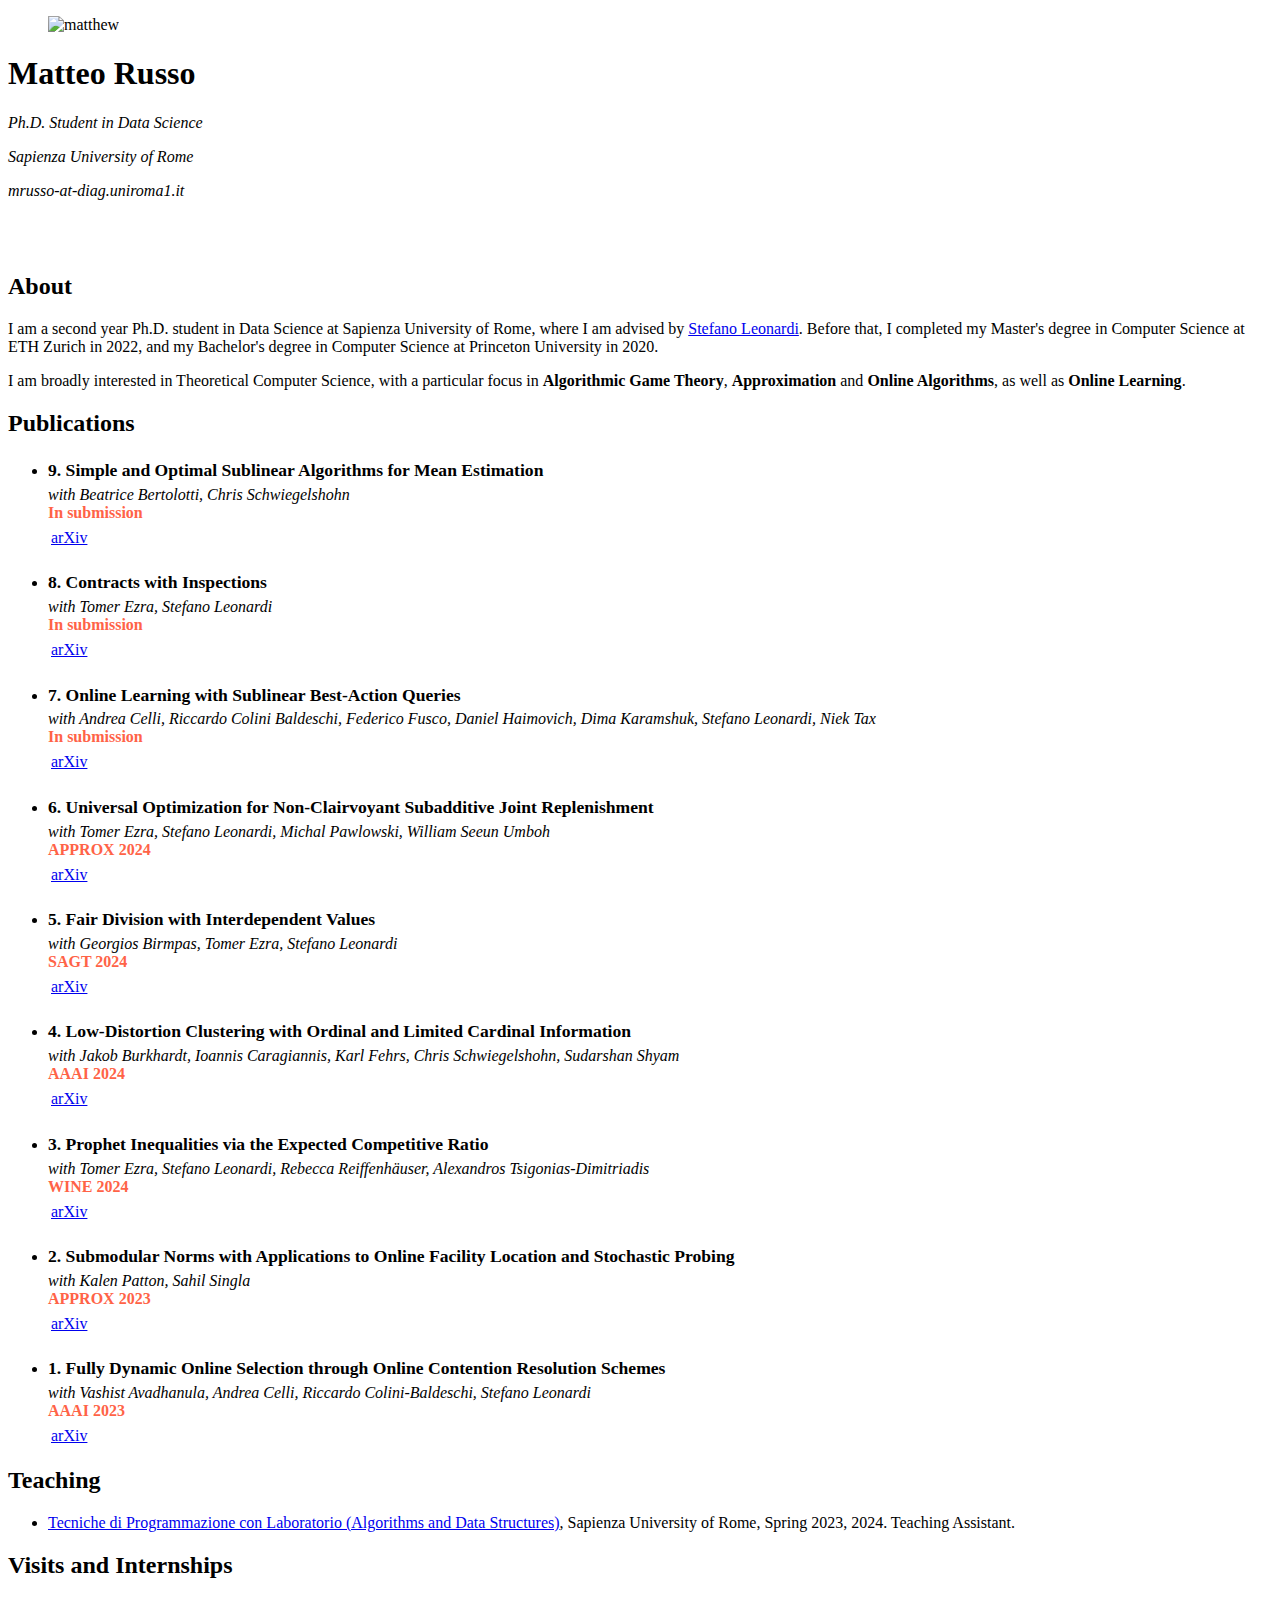
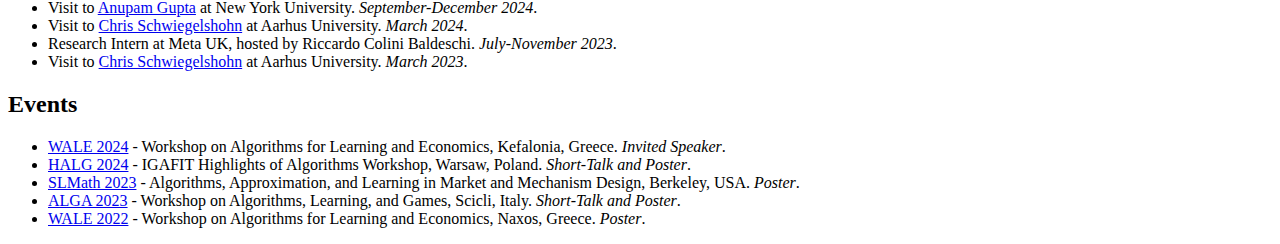
==== commit 8b36cf61: "Add files via upload" ====
--- a/index.html
+++ b/index.html
@@ -28,12 +28,6 @@
         <a href="https://scholar.google.com/citations?hl=en&amp;user=ZUM2Qp0AAAAJ" target="_blank"><i class="ai ai-google-scholar-square" style="color:#0076d6; font-size: 200%; margin-right: 4%"></i></a>
         <a href="https://dblp.org/pid/190/5146.html" target="_blank"><i class="ai ai-dblp-square" style="color:#F4D03F; font-size: 200%"></i></a>
       </p>
-      <!-- <p>I am a second year Ph.D. student in Data Science at Sapienza University of Rome, where I am advised by <a href="https://sites.google.com/a/uniroma1.it/stefanoleonardi-eng/home" target="_blank" style="font-family: "Lora", serif;">Stefano Leonardi</a>.</p>
-      <p>My main research interests lie at the intersection between Computer Science and Economics, in particular <b>Mechanism Design</b>, <b>Approximation and Online Algorithms</b>, as well as <b>Online Learning</b>.</p>
-<h3 style="color:#0076d6"> Education </h3>
-	<p> <i class="fa-solid fa-graduation-cap" style="color:#0076d6"></i> PhD Data Science @ Sapienza University of Rome, ongoing </p>
-	<p> <i class="fa-solid fa-graduation-cap" style="color:#0076d6"></i> MSc Computer Science @ ETH Zurich, 2020-2022 </p>
-	<p> <i class="fa-solid fa-graduation-cap" style="color:#0076d6"></i> BSE Computer Science @ Princeton University, 2016-2020 </p> -->
     </div>
   </div>
 
@@ -58,184 +52,162 @@
   <section>
       <h2>Publications</h2>
       <ul class="publications-list">
-        <!-- <li>
-          <h3>Online Learning with Advance Queries</h3>
-          <p style="margin-bottom:8px"> <em> with Andrea Celli, Riccardo Colini-Baldeschi, Federico Fusco, Stefano Leonardi. </em> </p>
-	  <p> Working paper. </p>
-          <p>
-		<a  href="" style="font-family: "Lora", serif;">
-            		<i class="ai ai-arxiv" style="color:#EC7063; font-size: 1.5em; margin-right:3px;"> </i> ArXiv
-          	</a>
-		<a  href="" style="font-family: "Lora", serif;">
-            		<i class="fa-solid fa-video" style="color:#000; font-size: 1.5em; margin-left:50px; margin-right:3px;"> </i> Video
-          	</a>
-		<a  href="" style="font-family: "Lora", serif;">
-            		<i class="fa-solid fa-copy" style="color:#2980B9; font-size: 1.5em; margin-left:45px; margin-right:3px;"> </i> Slides
-          	</a>
-	 </p>
-        <li>
-          <h3>Contracts with Inspection</h3>
-          <p style="margin-bottom:8px"> <em> with Tomer Ezra, Stefano Leonardi. </em> </p>
-	  <p> In submission. </p>
-          <p>
-		<a  href="" style="font-family: "Lora", serif;">
-            		<i class="ai ai-arxiv" style="color:#EC7063; font-size: 1.5em; margin-right:3px;"> </i> ArXiv
-          	</a>
-		<a  href="" style="font-family: "Lora", serif;">
-            		<i class="fa-solid fa-video" style="color:#000; font-size: 1.5em; margin-left:50px; margin-right:3px;"> </i> Video
-          	</a>
-		<a  href="" style="font-family: "Lora", serif;">
-            		<i class="fa-solid fa-copy" style="color:#2980B9; font-size: 1.5em; margin-left:45px; margin-right:3px;"> </i> Slides
-          	</a>
-	 </p>
-        </li>
-        <li>
-          <h3>Universal Optimization for Non-Clairvoyant Subadditive Joint Replenishment</h3>
-          <p style="margin-bottom:8px"> <em> with Tomer Ezra, Stefano Leonardi, Michal Pawlowski, William Seeun Umboh.</em> </p>
-	  <p> In submission. </p>
-          <p>
-		<a  href="" style="font-family: "Lora", serif;">
-            		<i class="ai ai-arxiv" style="color:#EC7063; font-size: 1.5em; margin-right:3px;"> </i> ArXiv
-          	</a>
-		<a  href="" style="font-family: "Lora", serif;">
-            		<i class="fa-solid fa-video" style="color:#000; font-size: 1.5em; margin-left:50px; margin-right:3px;"> </i> Video
-          	</a>
-		<a  href="" style="font-family: "Lora", serif;">
-            		<i class="fa-solid fa-copy" style="color:#2980B9; font-size: 1.5em; margin-left:45px; margin-right:3px;"> </i> Slides
-          	</a>
-	 </p>
-        </li> -->
-	<!-- <li>
-          <h3>Fair Division with Interdependent Values</h3>
-          <p style="margin-bottom:8px"> <em> with Georgios Birmpas, Tomer Ezra, Stefano Leonardi. </em> </p>
-	  <p> In submission. </p>
-          <p>
-		<a href="https://arxiv.org/abs/2305.14096" target="_blank" style="font-family: "Lora", serif;">
-            		<i class="ai ai-arxiv" style="color:#EC7063; font-size: 1.5em; margin-right:3px;"> </i> ArXiv
-          	</a>
-		<a  href="" style="font-family: "Lora", serif;">
-            		<i class="fa-solid fa-video" style="color:#000; font-size: 1.5em; margin-left:50px; margin-right:3px;"> </i> Video
-          	</a>
-		<a  href="" style="font-family: "Lora", serif;">
-            		<i class="fa-solid fa-copy" style="color:#2980B9; font-size: 1.5em; margin-left:45px; margin-right:3px;"> </i> Slides
-          	</a>
-<a  href="" style="font-family: "Lora", serif;">
-            		<i class="fa-solid fa-rectangle-list" style="color:#148F77; font-size: 1.5em; margin-left:45px; margin-right:3px;"> </i> Poster
-          	</a>
-	 </p>
-        </li> -->
-        <!-- <li>
-          <h3>Budget-Aware Online Learning with Feedback Graphs</h3>
-          <p style="margin-bottom:8px"> <em> with Andrea Celli, Riccardo Colini-Baldeschi, Federico Fusco, Daniel Haimovich, Dima Karamshuk, Stefano Leonardi. </em> </p>
-	  <p> In submission. </p>
-          <p>
-		<a href="" target="_blank" style="font-family: "Lora", serif;">
-            		<i class="ai ai-arxiv" style="color:#EC7063; font-size: 1.5em; margin-right:3px;"> </i> ArXiv
-          	</a>
-		<a  href="" style="font-family: "Lora", serif;">
-            		<i class="fa-solid fa-video" style="color:#000; font-size: 1.5em; margin-left:50px; margin-right:3px;"> </i> Video
-          	</a>
-		<a  href="" style="font-family: "Lora", serif;">
-            		<i class="fa-solid fa-copy" style="color:#2980B9; font-size: 1.5em; margin-left:45px; margin-right:3px;"> </i> Slides
-          	</a>
-<a  href="" style="font-family: "Lora", serif;">
-            		<i class="fa-solid fa-rectangle-list" style="color:#148F77; font-size: 1.5em; margin-left:45px; margin-right:3px;"> </i> Poster
-          	</a>
-	 </p>
-        </li> -->
-        <li>
-          <h3>Low-Distortion Clustering with Ordinal and Limited Cardinal Information</h3>
-          <p style="margin-bottom:8px"> <em> with Jakob Burkhardt, Ioannis Caragiannis, Karl Fehrs, Chris Schwiegelshohn, Sudarshan Shyam. </em> </p>
-          <p> Association for the Advancement of Artificial Intelligence <b> (AAAI 2024)</b>. </p>
-          <p>
-		<a  href="https://arxiv.org/abs/2402.04035" style="font-family: "Lora", serif;">
-            		<i class="ai ai-arxiv" style="color:#EC7063; font-size: 1.5em; margin-right:3px;"> </i> ArXiv
-          	</a>
-		<!-- <a  href="" style="font-family: "Lora", serif;">
-            		<i class="fa-solid fa-video" style="color:#000; font-size: 1.5em; margin-left:50px; margin-right:3px;"> </i> Video
-          	</a> -->
-		<!-- <a  href="" style="font-family: "Lora", serif;">
-            		<i class="fa-solid fa-copy" style="color:#2980B9; font-size: 1.5em; margin-left:45px; margin-right:3px;"> </i> Slides
-          	</a> -->
-	 </p>
-        </li>
-	<li>
-          <h3>Prophet Inequalities via the Expected Competitive Ratio</h3>
-          <p style="margin-bottom:8px"> <em> with Tomer Ezra, Stefano Leonardi, Rebecca Reiffenhäuser, Alexandros Tsigonias-Dimitriadis. </em> </p>
-	  <p> Conference On Web And InterNet Economics <b> (WINE 2023)</b>. </p>
-          <p>
-		<a href="https://arxiv.org/abs/2207.03361" target="_blank" style="font-family: "Lora", serif;">
-            		<i class="ai ai-arxiv" style="color:#EC7063; font-size: 1.5em; margin-right:3px;"> </i> ArXiv
-          	</a>
-		<!-- <a  href="https://docs.google.com/presentation/d/1p5mt1DpE8V59iBRklehrn3uFfajBSixo/edit?usp=sharing&ouid=114759141074677668960&rtpof=true&sd=true" style="font-family: "Lora", serif;">
-            		<i class="fa-solid fa-copy" style="color:#2980B9; font-size: 1.5em; margin-left:45px; margin-right:3px;"> </i> Slides
-          	</a> -->
-	 </p>
-        </li>
-	<li>
-          <h3>Submodular Norms with Applications to Online Facility Location and Stochastic Probing</h3>
-          <p style="margin-bottom:8px"> <em> with Kalen Patton, Sahil Singla. </em> </p>
-	  <p> International Conference on Approximation Algorithms for Combinatorial Optimization Problems <b> (APPROX 2023)</b>. </p>
-          <p>
-		<a href="https://arxiv.org/abs/2310.04548" style="font-family: "Lora", serif;">
-            		<i class="ai ai-arxiv" style="color:#EC7063; font-size: 1.5em; margin-right:3px;"> </i> ArXiv
-          	</a>
-		<!-- <a  href="" style="font-family: "Lora", serif;">
-            		<i class="fa-solid fa-copy" style="color:#2980B9; font-size: 1.5em; margin-left:45px; margin-right:3px;"> </i> Slides
-          	</a> -->
-	 </p>
-        </li>
-	<li>
-          <h3>Fully Dynamic Online Selection through Online Contention Resolution Schemes</h3>
-          <p style="margin-bottom:8px"> <em> with Vashist Avadhanula, Andrea Celli, Riccardo Colini-Baldeschi, Stefano Leonardi.</em> 
-
-</p>
-<p> Association for the Advancement of Artificial Intelligence <b> (AAAI 2023)</b>. </p>
-          <p>
-		<a href="https://arxiv.org/abs/2301.03099" target="_blank" style="font-family: "Lora", serif;">
-            		<i class="ai ai-arxiv" style="color:#EC7063; font-size: 1.5em; margin-right:3px;"> </i> ArXiv
-          	</a>
-		<!-- <a href="https://drive.google.com/file/d/1_ZxE2uR70ad-Ezo2vl7yK3QtsuVl2clP/view" target="_blank" style="font-family: "Lora", serif;">
-            		<i class="fa-solid fa-video" style="color:#000; font-size: 1.5em; margin-left:50px; margin-right:3px;"> </i> Video
-          	</a>
-		<a href="https://docs.google.com/presentation/d/1fAKXAk-WBuwz7GUmF-Y5jldKsYaXogPncAeJWf8d-Tg/edit?usp=sharing" target="_blank" style="font-family: "Lora", serif;">
-            		<i class="fa-solid fa-copy" style="color:#2980B9; font-size: 1.5em; margin-left:45px; margin-right:3px;"> </i> Slides
-          	</a> -->
-<!-- <a href="https://drive.google.com/file/d/1x2m4OIsi1YdVdLAEJWb9yDDUx94lXC6c/view" target="_blank" style="font-family: "Lora", serif;">
-            		<i class="fa-solid fa-rectangle-list" style="color:#148F77; font-size: 1.5em; margin-left:45px; margin-right:3px;"> </i> Poster
-          	</a> -->
-	 </p>
-        </li>
-        <!-- Add more publication items here as needed -->
+		<li>
+			<p>
+			 <h4 style="margin-bottom:0.4%; font-size:110%">9. Simple and Optimal Sublinear Algorithms for Mean Estimation</h4>
+			 <em> with  Beatrice Bertolotti, Chris Schwiegelshohn</em> <br>
+				<b style="color:tomato; margin-bottom:10%"> In submission </b> <br>
+				<a  href="https://arxiv.org/abs/2406.05254" style="font-family: "Lora", serif;">
+					<i class="ai ai-arxiv" style="color:#EC7063; font-size: 1.5em; margin-right:3px;margin-top:3px;"> </i> arXiv
+			  	</a>
+			</p>
+		  </li>
+		<!-- <li>
+			<p>
+			 <h4 style="margin-bottom:0.4%; font-size:110%">A Tight VC-Dimension Analysis of Clustering Coresets with
+				Applications</h4>
+			 <em> with  Vincent Cohen-Addad, David Saulpic, Chris Schwiegelshohn</em> <br>
+				<b style="color:tomato; margin-bottom:10%"> In submission </b> <br>
+				<a  href="" style="font-family: "Lora", serif;">
+					<i class="ai ai-arxiv" style="color:#EC7063; font-size: 1.5em; margin-right:3px;margin-top:3px;"> </i> arXiv
+			  	</a>
+			</p>
+		  </li> -->
+		  <li>
+			<p>
+			 <h4 style="margin-bottom:0.4%; font-size:110%">8. Contracts with Inspections</h4>
+			 <em> with Tomer Ezra, Stefano Leonardi </em> <br>
+				<b style="color:tomato; margin-bottom:10%"> In submission </b> <br>
+				<a  href="https://arxiv.org/abs/2402.16553" style="font-family: "Lora", serif;">
+					<i class="ai ai-arxiv" style="color:#EC7063; font-size: 1.5em; margin-right:3px;margin-top:3px;"> </i> arXiv
+			  	</a>
+			</p>
+		  </li>
+		  <!-- <li>
+			<p>
+			 <h4 style="margin-bottom:0.4%; font-size:110%">9. An Improved Coreset Framework with Applications to
+				Clustering Time Series</h4>
+			 <em> with Andrew Draganov, David Saulpic, Chris Schwiegelshohn</em> <br>
+				<b style="color:tomato; margin-bottom:10%"> In submission </b> <br>
+				<a  href="" style="font-family: "Lora", serif;">
+					<i class="ai ai-arxiv" style="color:#EC7063; font-size: 1.5em; margin-right:3px;margin-top:3px;"> </i> arXiv
+			  	</a>
+			</p>
+		  </li> -->
+		  <li>
+			<p>
+			 <h4 style="margin-bottom:0.4%; font-size:110%">7. Online Learning with Sublinear Best-Action Queries</h4>
+			 <em> with  Andrea Celli, Riccardo Colini Baldeschi, Federico Fusco, Daniel Haimovich, Dima Karamshuk, Stefano Leonardi, Niek Tax</em> <br>
+				<b style="color:tomato; margin-bottom:10%"> In submission </b> <br>
+				<a  href="https://www.arxiv.org/abs/2407.16355" style="font-family: "Lora", serif;">
+					<i class="ai ai-arxiv" style="color:#EC7063; font-size: 1.5em; margin-right:3px;margin-top:3px;"> </i> arXiv
+			  	</a>
+			</p>
+		  </li>
+		  <!-- <li>
+			<p>
+			 <h4 style="margin-bottom:0.4%; font-size:110%">7. Budget-Aware Online Learning with Feedback Graphs</h4>
+			 <em> with  Andrea Celli, Riccardo Colini Baldeschi, Federico Fusco, Daniel Haimovich, Dima Karamshuk, Stefano Leonardi</em> <br>
+				<b style="color:tomato; margin-bottom:10%"> In submission </b> <br>
+				<a  href="" style="font-family: "Lora", serif;">
+					<i class="ai ai-arxiv" style="color:#EC7063; font-size: 1.5em; margin-right:3px;margin-top:3px;"> </i> arXiv
+			  	</a>
+			</p>
+		  </li> -->
+		  <li>
+			<p>
+			 <h4 style="margin-bottom:0.4%; font-size:110%">6. Universal Optimization for Non-Clairvoyant Subadditive Joint Replenishment</h4>
+			 <em> with Tomer Ezra, Stefano Leonardi, Michal Pawlowski, William Seeun Umboh </em> <br>
+				<b style="color:tomato; margin-bottom:10%"> APPROX 2024 </b> <br>
+				<a  href="https://arxiv.org/abs/2407.15809" style="font-family: "Lora", serif;">
+					<i class="ai ai-arxiv" style="color:#EC7063; font-size: 1.5em; margin-right:3px;margin-top:3px;"> </i> arXiv
+			  	</a>
+			</p>
+		  </li> 
+		  <li>
+			<p>
+			 <h4 style="margin-bottom:0.4%; font-size:110%">5. Fair Division with Interdependent Values</h4>
+			 <em> with Georgios Birmpas, Tomer Ezra, Stefano Leonardi </em> <br>
+				<b style="color:tomato; margin-bottom:10%"> SAGT 2024 </b> <br>
+				<a  href="https://arxiv.org/abs/2305.14096" style="font-family: "Lora", serif;">
+					<i class="ai ai-arxiv" style="color:#EC7063; font-size: 1.5em; margin-right:3px;margin-top:3px;"> </i> arXiv
+			  	</a>
+			</p>
+		  </li>
+		  <li>
+			<p>
+			 <h4 style="margin-bottom:0.4%; font-size:110%">4. Low-Distortion Clustering with Ordinal and Limited Cardinal Information</h4>
+			 <em> with Jakob Burkhardt, Ioannis Caragiannis, Karl Fehrs, Chris Schwiegelshohn, Sudarshan Shyam </em> <br>
+				<b style="color:tomato; margin-bottom:10%"> AAAI 2024 </b> <br>
+				<a  href="https://arxiv.org/abs/2402.04035" style="font-family: "Lora", serif;">
+					<i class="ai ai-arxiv" style="color:#EC7063; font-size: 1.5em; margin-right:3px;margin-top:3px;"> </i> arXiv
+			  	</a>
+			</p>
+		  </li>
+		  <li>
+			<p>
+			 <h4 style="margin-bottom:0.4%; font-size:110%">3. Prophet Inequalities via the Expected Competitive Ratio</h4>
+			 <em> with Tomer Ezra, Stefano Leonardi, Rebecca Reiffenhäuser, Alexandros Tsigonias-Dimitriadis </em> <br>
+				<b style="color:tomato; margin-bottom:10%"> WINE 2024 </b> <br>
+				<a  href="https://arxiv.org/abs/2207.03361" style="font-family: "Lora", serif;">
+					<i class="ai ai-arxiv" style="color:#EC7063; font-size: 1.5em; margin-right:3px;margin-top:3px;"> </i> arXiv
+			  	</a>
+			</p>
+		  </li>
+		  <li>
+			<p>
+			 <h4 style="margin-bottom:0.4%; font-size:110%">2. Submodular Norms with Applications to Online Facility Location and Stochastic Probing</h4>
+			 <em> with Kalen Patton, Sahil Singla </em> <br>
+				<b style="color:tomato; margin-bottom:10%"> APPROX 2023 </b> <br>
+				<a  href="https://arxiv.org/abs/2310.04548" style="font-family: "Lora", serif;">
+					<i class="ai ai-arxiv" style="color:#EC7063; font-size: 1.5em; margin-right:3px;margin-top:3px;"> </i> arXiv
+			  	</a>
+			</p>
+		  </li>
+		  <li>
+			<p>
+			 <h4 style="margin-bottom:0.4%; font-size:110%">1. Fully Dynamic Online Selection through Online Contention Resolution Schemes</h4>
+			 <em> with Vashist Avadhanula, Andrea Celli, Riccardo Colini-Baldeschi, Stefano Leonardi </em> <br>
+				<b style="color:tomato; margin-bottom:10%"> AAAI 2023 </b> <br>
+				<a  href="https://arxiv.org/abs/2301.03099" style="font-family: "Lora", serif;">
+					<i class="ai ai-arxiv" style="color:#EC7063; font-size: 1.5em; margin-right:3px;margin-top:3px;"> </i> arXiv
+			  	</a>
+			</p>
+		  </li>
       </ul>
     </section>
 
 <section>
     <h2>Teaching</h2>
     <ul>
-      <li> <a href="https://sites.google.com/a/uniroma1.it/stefanoleonardi-eng/teaching/tecniche-di-programmazione-e-laboratorio?authuser=0" target="_blank" style="font-family: "Lora", serif;">Tecniche di Programmazione con Laboratorio (Algorithms and Data Structures)</a>, with Stefano Leonardi and Federico Fusco,
+      <li> <a href="https://sites.google.com/a/uniroma1.it/stefanoleonardi-eng/teaching/tecniche-di-programmazione-e-laboratorio?authuser=0" target="_blank" style="font-family: "Lora", serif;">Tecniche di Programmazione con Laboratorio (Algorithms and Data Structures)</a>,
 		<!-- , for the Bachelor in Scienze matematiche per l’intelligenza artificiale, -->
-		Sapienza University of Rome, Spring 2023. Teaching Assistant. </li>
+		Sapienza University of Rome, Spring 2023, 2024. Teaching Assistant. </li>
     </ul>
   </section>
 
 <section>
-    <h2>Workshops and Service</h2>
-    <ul>
-      <li><a href="https://www.slmath.org/workshops/1082" target="_blank" style="font-family: "Lora", serif;">SLMath 2023</a> - Algorithms, Approximation, and Learning in Market and Mechanism Design <em>(Poster)</em>.</li>
-      <li><a href="https://sites.google.com/view/workshop-alga/home" target="_blank" style="font-family: "Lora", serif;">ALGA 2023</a> - Work­shop on Al­go­rithms, Learn­ing, and Games, Scicli, Italy <em>(Poster and Short-Talk)</em>.</li>
-      <li><a href="http://acm-stoc.org/stoc2022/" target="_blank" style="font-family: "Lora", serif;">STOC 2022</a> - Symposium on Theory of Computing, Rome, Italy <em>(Volunteer)</em>.</li>
-      <li><a href="https://wale.gr/" target="_blank" style="font-family: "Lora", serif;">WALE 2022</a> - Work­shop on Al­go­rithms for Learn­ing and Eco­nom­ics, Naxos, Greece <em>(Poster)</em>.</li>
+    <h2>Visits and Internships</h2>
+    <ul>
+	  <li> Visit to <a href="https://cs.nyu.edu/~anupamg/" target="_blank" style="font-family: "Lora", serif;">Anupam Gupta</a> at New York University. <em>September-December 2024</em>.</li>
+	  <li> Visit to <a href="https://cs.au.dk/~schwiegelshohn/" target="_blank" style="font-family: "Lora", serif;">Chris Schwiegelshohn</a> at Aarhus University. <em>March 2024</em>.</li>
+      <li> Research Intern at Meta UK, hosted by Riccardo Colini Baldeschi. <em>July-November 2023</em>.</li>
+	  <li> Visit to <a href="https://cs.au.dk/~schwiegelshohn/" target="_blank" style="font-family: "Lora", serif;">Chris Schwiegelshohn</a> at Aarhus University. <em>March 2023</em>.</li>
+    </ul>
+  </section>
+
+  <section>
+    <h2>Events</h2>
+    <ul>
+		<li><a href="https://wale.gr/2024/" target="_blank" style="font-family: "Lora", serif;">WALE 2024</a> - Work­shop on Al­go­rithms for Learn­ing and Eco­nom­ics, Kefalonia, Greece.  <em>Invited Speaker</em>.</li>
+	  <li><a href="https://halg2024.ideas-ncbr.pl" target="_blank" style="font-family: "Lora", serif;">HALG 2024</a> - IGAFIT Highlights of Algorithms Workshop, Warsaw, Poland. <em>Short-Talk and Poster</em>.</li>
+      <li><a href="https://www.slmath.org/workshops/1082" target="_blank" style="font-family: "Lora", serif;">SLMath 2023</a> - Algorithms, Approximation, and Learning in Market and Mechanism Design, Berkeley, USA. <em>Poster</em>.</li>
+      <li><a href="https://sites.google.com/view/workshop-alga/home" target="_blank" style="font-family: "Lora", serif;">ALGA 2023</a> - Work­shop on Al­go­rithms, Learn­ing, and Games, Scicli, Italy. <em>Short-Talk and Poster</em>.</li>
+      <li><a href="https://wale.gr/" target="_blank" style="font-family: "Lora", serif;">WALE 2022</a> - Work­shop on Al­go­rithms for Learn­ing and Eco­nom­ics, Naxos, Greece. <em>Poster</em>.</li>
     </ul>
   </section>
 
 </main>
-
-<!-- <footer>
-  <div class="container">
-    <p>&copy; 2023 Matteo Russo. All rights reserved.</p>
-  </div>
-</footer> -->
 
 </body>
 </html>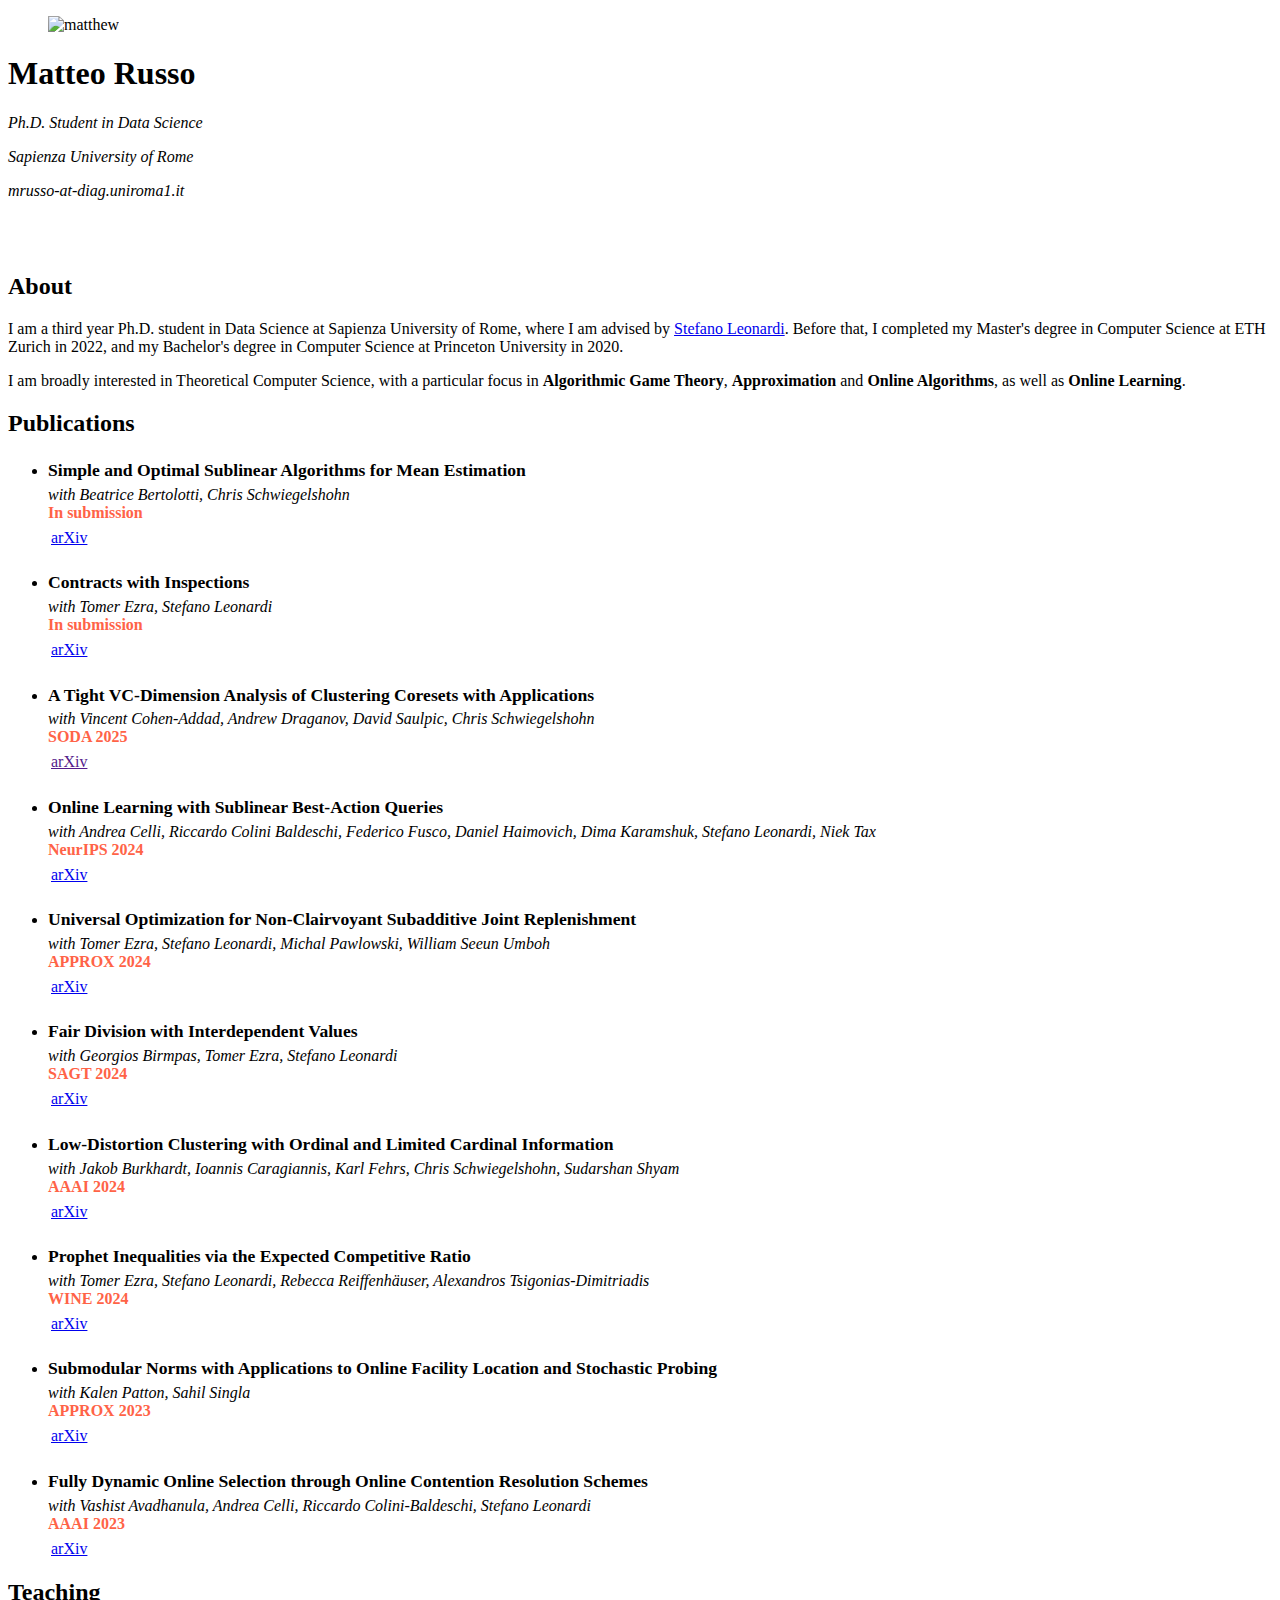
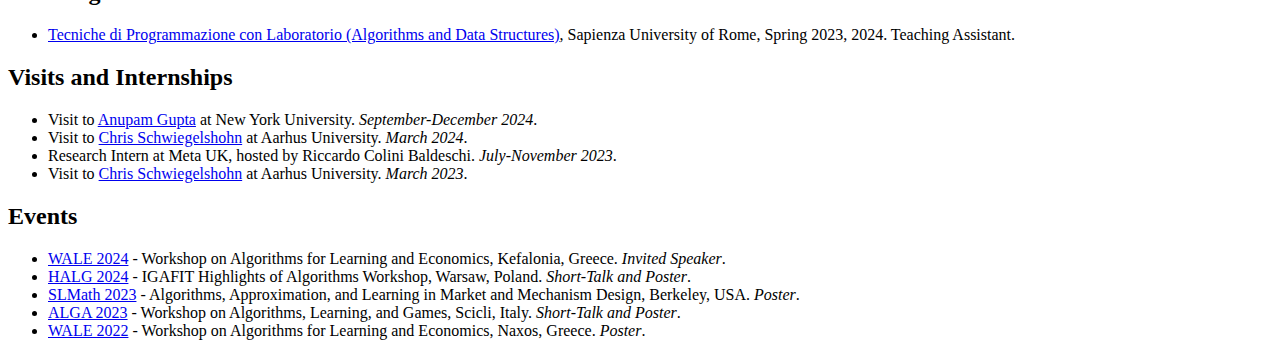
==== commit 0442ca30: "Update index.html" ====
--- a/index.html
+++ b/index.html
@@ -15,7 +15,7 @@
   <div class="container">
     <link rel="stylesheet" href="https://cdn.jsdelivr.net/gh/jpswalsh/academicons@1/css/academicons.min.css">
     <figure class="post-thumb">
-      <img src="matteo.jpeg" alt="matthew">
+      <img src="headshot_2.png" alt="matthew">
     </figure>
     <div class="post-content">
       <h1 style="text-align: left; color: #000"> Matteo Russo </h1>
@@ -42,7 +42,7 @@
 
   <section>
     <h2>About</h2>
-    <p>I am a second year Ph.D. student in Data Science at Sapienza University of Rome, where I am advised by <a href="https://sites.google.com/a/uniroma1.it/stefanoleonardi-eng/home" target="_blank" style="font-family: "Lora", serif;">Stefano Leonardi</a>. 
+    <p>I am a third year Ph.D. student in Data Science at Sapienza University of Rome, where I am advised by <a href="https://sites.google.com/a/uniroma1.it/stefanoleonardi-eng/home" target="_blank" style="font-family: "Lora", serif;">Stefano Leonardi</a>. 
 		Before that, I completed my Master's degree in Computer Science at ETH Zurich in 2022, and my Bachelor's degree in Computer Science at Princeton University in 2020. </p>
 		 </p>
 	<p> I am broadly interested in Theoretical Computer Science, with a particular focus in <b>Algorithmic Game Theory</b>, <b>Approximation</b> and <b>Online Algorithms</b>, as well as <b>Online Learning</b>.</p>
@@ -54,28 +54,17 @@
       <ul class="publications-list">
 		<li>
 			<p>
-			 <h4 style="margin-bottom:0.4%; font-size:110%">9. Simple and Optimal Sublinear Algorithms for Mean Estimation</h4>
+			 <h4 style="margin-bottom:0.4%; font-size:110%">Simple and Optimal Sublinear Algorithms for Mean Estimation</h4>
 			 <em> with  Beatrice Bertolotti, Chris Schwiegelshohn</em> <br>
 				<b style="color:tomato; margin-bottom:10%"> In submission </b> <br>
 				<a  href="https://arxiv.org/abs/2406.05254" style="font-family: "Lora", serif;">
 					<i class="ai ai-arxiv" style="color:#EC7063; font-size: 1.5em; margin-right:3px;margin-top:3px;"> </i> arXiv
 			  	</a>
 			</p>
-		  </li>
-		<!-- <li>
-			<p>
-			 <h4 style="margin-bottom:0.4%; font-size:110%">A Tight VC-Dimension Analysis of Clustering Coresets with
-				Applications</h4>
-			 <em> with  Vincent Cohen-Addad, David Saulpic, Chris Schwiegelshohn</em> <br>
-				<b style="color:tomato; margin-bottom:10%"> In submission </b> <br>
-				<a  href="" style="font-family: "Lora", serif;">
-					<i class="ai ai-arxiv" style="color:#EC7063; font-size: 1.5em; margin-right:3px;margin-top:3px;"> </i> arXiv
-			  	</a>
-			</p>
-		  </li> -->
-		  <li>
-			<p>
-			 <h4 style="margin-bottom:0.4%; font-size:110%">8. Contracts with Inspections</h4>
+		</li>
+		<li>
+			<p>
+			 <h4 style="margin-bottom:0.4%; font-size:110%">Contracts with Inspections</h4>
 			 <em> with Tomer Ezra, Stefano Leonardi </em> <br>
 				<b style="color:tomato; margin-bottom:10%"> In submission </b> <br>
 				<a  href="https://arxiv.org/abs/2402.16553" style="font-family: "Lora", serif;">
@@ -83,22 +72,22 @@
 			  	</a>
 			</p>
 		  </li>
-		  <!-- <li>
-			<p>
-			 <h4 style="margin-bottom:0.4%; font-size:110%">9. An Improved Coreset Framework with Applications to
-				Clustering Time Series</h4>
-			 <em> with Andrew Draganov, David Saulpic, Chris Schwiegelshohn</em> <br>
-				<b style="color:tomato; margin-bottom:10%"> In submission </b> <br>
+		<li>
+			<p>
+			 <h4 style="margin-bottom:0.4%; font-size:110%">A Tight VC-Dimension Analysis of Clustering Coresets with
+				Applications</h4>
+			 <em> with  Vincent Cohen-Addad, Andrew Draganov, David Saulpic, Chris Schwiegelshohn</em> <br>
+				<b style="color:tomato; margin-bottom:10%"> SODA 2025 </b> <br>
 				<a  href="" style="font-family: "Lora", serif;">
 					<i class="ai ai-arxiv" style="color:#EC7063; font-size: 1.5em; margin-right:3px;margin-top:3px;"> </i> arXiv
 			  	</a>
 			</p>
-		  </li> -->
-		  <li>
-			<p>
-			 <h4 style="margin-bottom:0.4%; font-size:110%">7. Online Learning with Sublinear Best-Action Queries</h4>
+		  </li>
+		  <li>
+			<p>
+			 <h4 style="margin-bottom:0.4%; font-size:110%">Online Learning with Sublinear Best-Action Queries</h4>
 			 <em> with  Andrea Celli, Riccardo Colini Baldeschi, Federico Fusco, Daniel Haimovich, Dima Karamshuk, Stefano Leonardi, Niek Tax</em> <br>
-				<b style="color:tomato; margin-bottom:10%"> In submission </b> <br>
+				<b style="color:tomato; margin-bottom:10%"> NeurIPS 2024 </b> <br>
 				<a  href="https://www.arxiv.org/abs/2407.16355" style="font-family: "Lora", serif;">
 					<i class="ai ai-arxiv" style="color:#EC7063; font-size: 1.5em; margin-right:3px;margin-top:3px;"> </i> arXiv
 			  	</a>
@@ -116,7 +105,7 @@
 		  </li> -->
 		  <li>
 			<p>
-			 <h4 style="margin-bottom:0.4%; font-size:110%">6. Universal Optimization for Non-Clairvoyant Subadditive Joint Replenishment</h4>
+			 <h4 style="margin-bottom:0.4%; font-size:110%">Universal Optimization for Non-Clairvoyant Subadditive Joint Replenishment</h4>
 			 <em> with Tomer Ezra, Stefano Leonardi, Michal Pawlowski, William Seeun Umboh </em> <br>
 				<b style="color:tomato; margin-bottom:10%"> APPROX 2024 </b> <br>
 				<a  href="https://arxiv.org/abs/2407.15809" style="font-family: "Lora", serif;">
@@ -126,7 +115,7 @@
 		  </li> 
 		  <li>
 			<p>
-			 <h4 style="margin-bottom:0.4%; font-size:110%">5. Fair Division with Interdependent Values</h4>
+			 <h4 style="margin-bottom:0.4%; font-size:110%">Fair Division with Interdependent Values</h4>
 			 <em> with Georgios Birmpas, Tomer Ezra, Stefano Leonardi </em> <br>
 				<b style="color:tomato; margin-bottom:10%"> SAGT 2024 </b> <br>
 				<a  href="https://arxiv.org/abs/2305.14096" style="font-family: "Lora", serif;">
@@ -136,7 +125,7 @@
 		  </li>
 		  <li>
 			<p>
-			 <h4 style="margin-bottom:0.4%; font-size:110%">4. Low-Distortion Clustering with Ordinal and Limited Cardinal Information</h4>
+			 <h4 style="margin-bottom:0.4%; font-size:110%">Low-Distortion Clustering with Ordinal and Limited Cardinal Information</h4>
 			 <em> with Jakob Burkhardt, Ioannis Caragiannis, Karl Fehrs, Chris Schwiegelshohn, Sudarshan Shyam </em> <br>
 				<b style="color:tomato; margin-bottom:10%"> AAAI 2024 </b> <br>
 				<a  href="https://arxiv.org/abs/2402.04035" style="font-family: "Lora", serif;">
@@ -146,7 +135,7 @@
 		  </li>
 		  <li>
 			<p>
-			 <h4 style="margin-bottom:0.4%; font-size:110%">3. Prophet Inequalities via the Expected Competitive Ratio</h4>
+			 <h4 style="margin-bottom:0.4%; font-size:110%">Prophet Inequalities via the Expected Competitive Ratio</h4>
 			 <em> with Tomer Ezra, Stefano Leonardi, Rebecca Reiffenhäuser, Alexandros Tsigonias-Dimitriadis </em> <br>
 				<b style="color:tomato; margin-bottom:10%"> WINE 2024 </b> <br>
 				<a  href="https://arxiv.org/abs/2207.03361" style="font-family: "Lora", serif;">
@@ -156,7 +145,7 @@
 		  </li>
 		  <li>
 			<p>
-			 <h4 style="margin-bottom:0.4%; font-size:110%">2. Submodular Norms with Applications to Online Facility Location and Stochastic Probing</h4>
+			 <h4 style="margin-bottom:0.4%; font-size:110%">Submodular Norms with Applications to Online Facility Location and Stochastic Probing</h4>
 			 <em> with Kalen Patton, Sahil Singla </em> <br>
 				<b style="color:tomato; margin-bottom:10%"> APPROX 2023 </b> <br>
 				<a  href="https://arxiv.org/abs/2310.04548" style="font-family: "Lora", serif;">
@@ -166,7 +155,7 @@
 		  </li>
 		  <li>
 			<p>
-			 <h4 style="margin-bottom:0.4%; font-size:110%">1. Fully Dynamic Online Selection through Online Contention Resolution Schemes</h4>
+			 <h4 style="margin-bottom:0.4%; font-size:110%">Fully Dynamic Online Selection through Online Contention Resolution Schemes</h4>
 			 <em> with Vashist Avadhanula, Andrea Celli, Riccardo Colini-Baldeschi, Stefano Leonardi </em> <br>
 				<b style="color:tomato; margin-bottom:10%"> AAAI 2023 </b> <br>
 				<a  href="https://arxiv.org/abs/2301.03099" style="font-family: "Lora", serif;">
@@ -210,4 +199,4 @@
 </main>
 
 </body>
-</html>+</html>
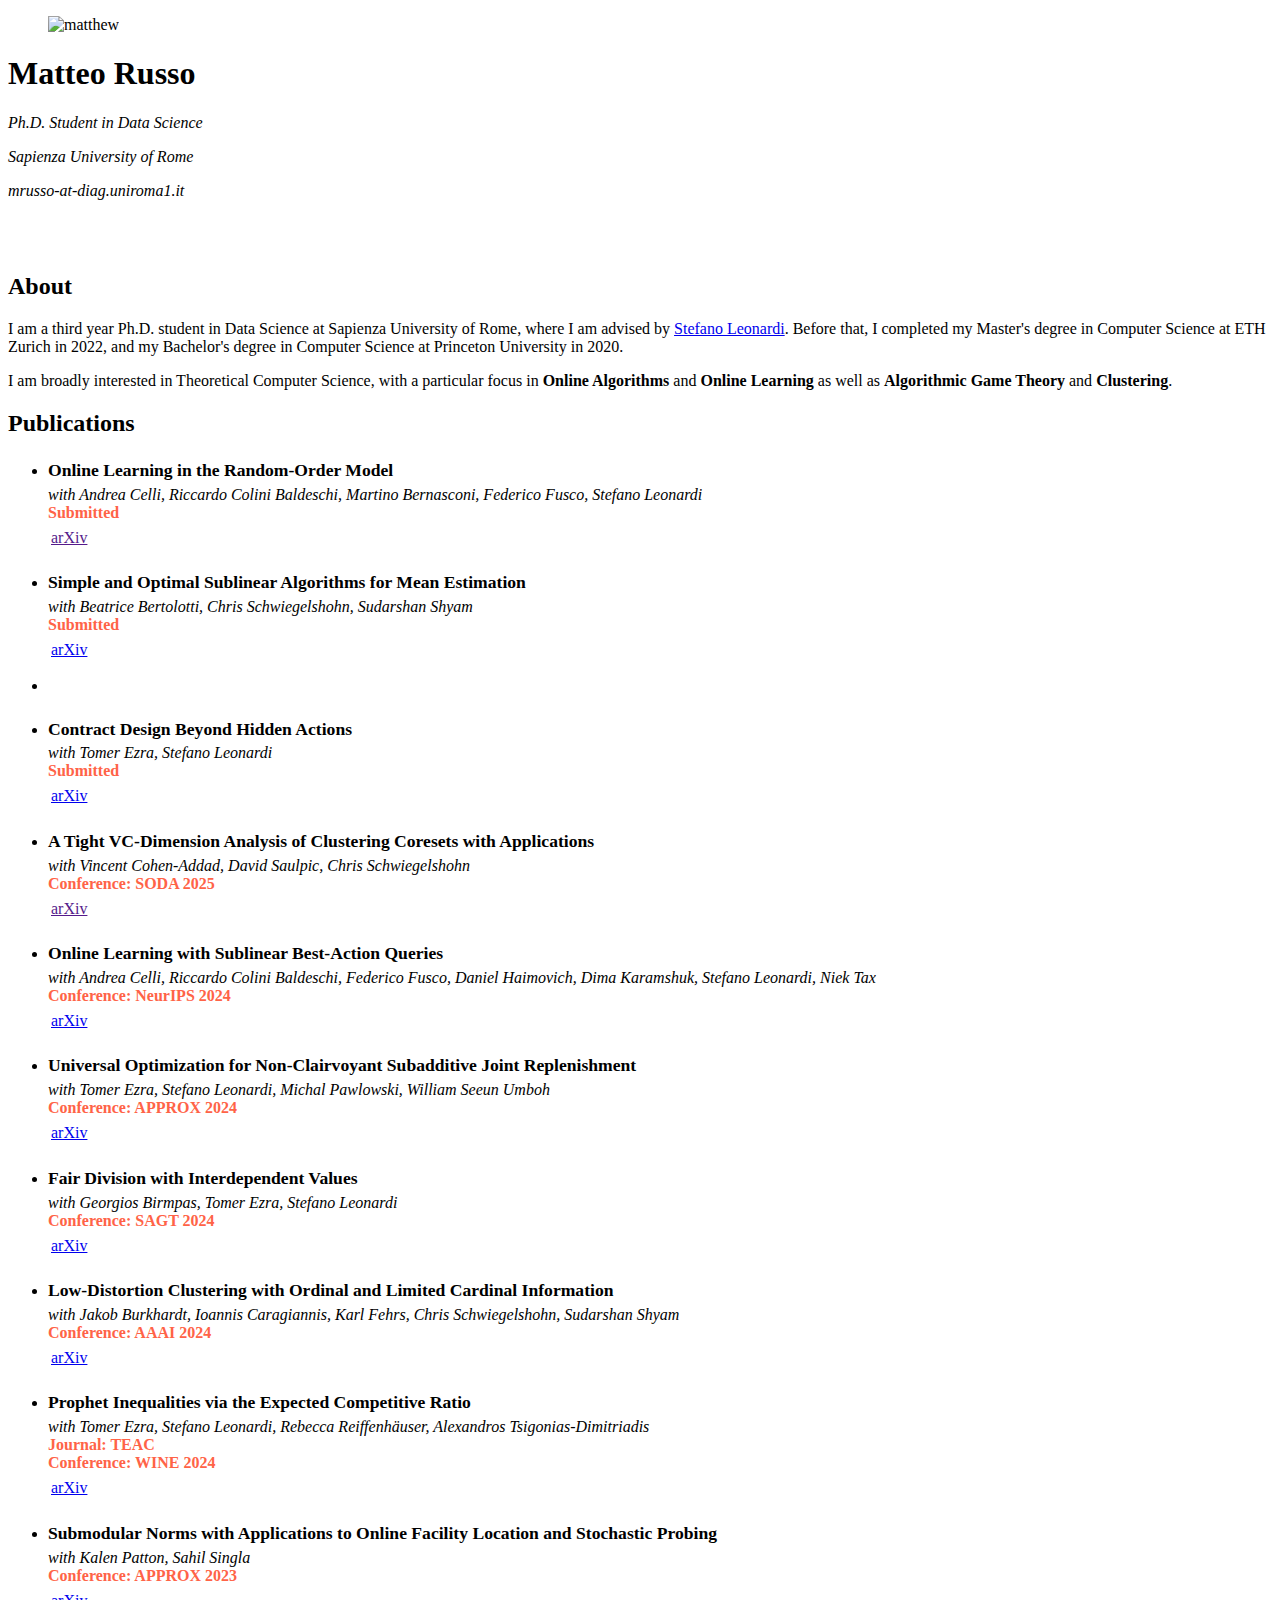
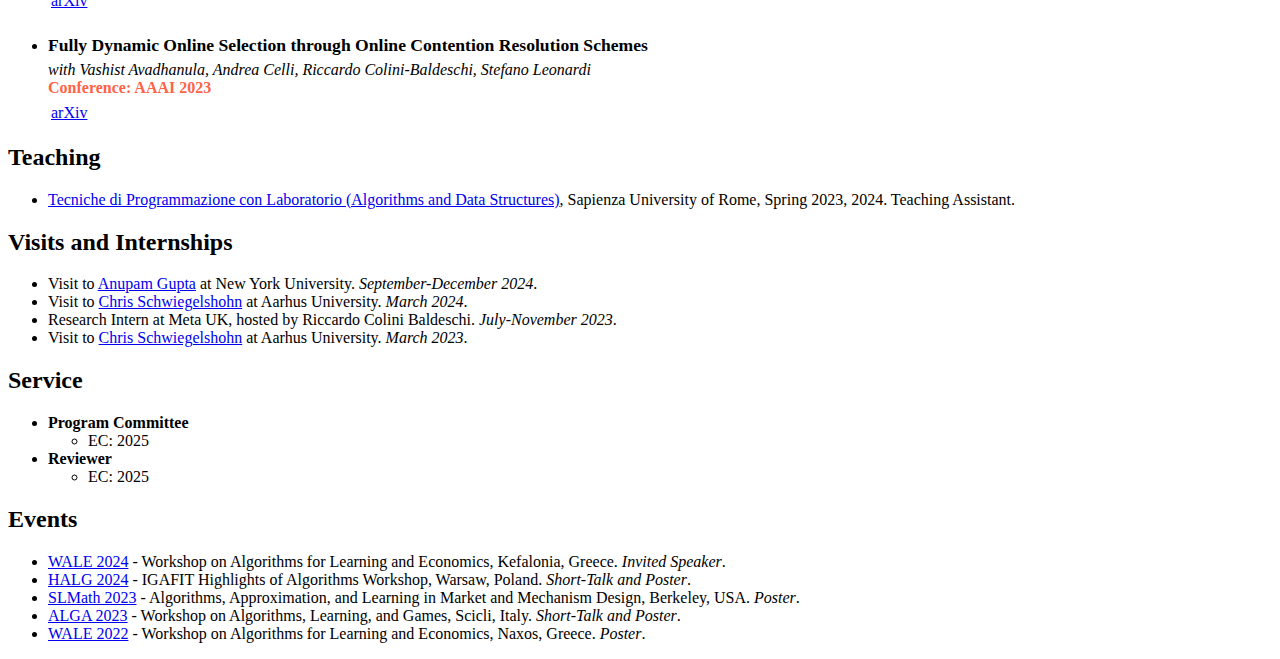
==== commit aa6cd872: "Add files via upload" ====
--- a/index.html
+++ b/index.html
@@ -45,28 +45,49 @@
     <p>I am a third year Ph.D. student in Data Science at Sapienza University of Rome, where I am advised by <a href="https://sites.google.com/a/uniroma1.it/stefanoleonardi-eng/home" target="_blank" style="font-family: "Lora", serif;">Stefano Leonardi</a>. 
 		Before that, I completed my Master's degree in Computer Science at ETH Zurich in 2022, and my Bachelor's degree in Computer Science at Princeton University in 2020. </p>
 		 </p>
-	<p> I am broadly interested in Theoretical Computer Science, with a particular focus in <b>Algorithmic Game Theory</b>, <b>Approximation</b> and <b>Online Algorithms</b>, as well as <b>Online Learning</b>.</p>
+	<p> I am broadly interested in Theoretical Computer Science, with a particular focus in <b>Online Algorithms</b> and <b>Online Learning</b> as well as <b>Algorithmic Game Theory</b> and <b>Clustering</b>.</p>
   </section>
 
   <!-- Publications Section -->
   <section>
       <h2>Publications</h2>
-      <ul class="publications-list">
+	  <ul class="publications-list">
+	  <li>
+		<p>
+		 <h4 style="margin-bottom:0.4%; font-size:110%">Online Learning in the Random-Order Model</h4>
+		 <em> with  Andrea Celli, Riccardo Colini Baldeschi, Martino Bernasconi, Federico Fusco, Stefano Leonardi</em> <br>
+			<b style="color:tomato; margin-bottom:10%"> Submitted </b> <br>
+			<a  href="" style="font-family: "Lora", serif;">
+				<i class="ai ai-arxiv" style="color:#EC7063; font-size: 1.5em; margin-right:3px;margin-top:3px;"> </i> arXiv
+			  </a>
+		</p>
+	  </li>
 		<li>
 			<p>
 			 <h4 style="margin-bottom:0.4%; font-size:110%">Simple and Optimal Sublinear Algorithms for Mean Estimation</h4>
-			 <em> with  Beatrice Bertolotti, Chris Schwiegelshohn</em> <br>
+			 <em> with  Beatrice Bertolotti, Chris Schwiegelshohn, Sudarshan Shyam</em> <br>
+				<b style="color:tomato; margin-bottom:10%"> Submitted </b> <br>
+				<a  href="https://arxiv.org/abs/2406.05254" style="font-family: "Lora", serif;">
+					<i class="ai ai-arxiv" style="color:#EC7063; font-size: 1.5em; margin-right:3px;margin-top:3px;"> </i> arXiv
+			  	</a>
+			</p>
+		</li>
+		<li>
+			<!-- <p>
+			 <h4 style="margin-bottom:0.4%; font-size:110%">An Improved Coreset Framework with Applications to
+				Clustering Time Series</h4>
+			 <em> with Andrew Draganov, Alexander Munteanu, David Saulpic, Chris Schwiegelshohn</em> <br>
 				<b style="color:tomato; margin-bottom:10%"> In submission </b> <br>
-				<a  href="https://arxiv.org/abs/2406.05254" style="font-family: "Lora", serif;">
-					<i class="ai ai-arxiv" style="color:#EC7063; font-size: 1.5em; margin-right:3px;margin-top:3px;"> </i> arXiv
-			  	</a>
-			</p>
+				<a  href="" style="font-family: "Lora", serif;">
+					<i class="ai ai-arxiv" style="color:#EC7063; font-size: 1.5em; margin-right:3px;margin-top:3px;"> </i> arXiv
+			  	</a>
+			</p> -->
 		</li>
 		<li>
 			<p>
-			 <h4 style="margin-bottom:0.4%; font-size:110%">Contracts with Inspections</h4>
+			 <h4 style="margin-bottom:0.4%; font-size:110%">Contract Design Beyond Hidden Actions</h4>
 			 <em> with Tomer Ezra, Stefano Leonardi </em> <br>
-				<b style="color:tomato; margin-bottom:10%"> In submission </b> <br>
+				<b style="color:tomato; margin-bottom:10%"> Submitted </b> <br>
 				<a  href="https://arxiv.org/abs/2402.16553" style="font-family: "Lora", serif;">
 					<i class="ai ai-arxiv" style="color:#EC7063; font-size: 1.5em; margin-right:3px;margin-top:3px;"> </i> arXiv
 			  	</a>
@@ -76,8 +97,8 @@
 			<p>
 			 <h4 style="margin-bottom:0.4%; font-size:110%">A Tight VC-Dimension Analysis of Clustering Coresets with
 				Applications</h4>
-			 <em> with  Vincent Cohen-Addad, Andrew Draganov, David Saulpic, Chris Schwiegelshohn</em> <br>
-				<b style="color:tomato; margin-bottom:10%"> SODA 2025 </b> <br>
+			 <em> with  Vincent Cohen-Addad, David Saulpic, Chris Schwiegelshohn</em> <br>
+				<b style="color:tomato; margin-bottom:10%"> Conference: SODA 2025 </b> <br>
 				<a  href="" style="font-family: "Lora", serif;">
 					<i class="ai ai-arxiv" style="color:#EC7063; font-size: 1.5em; margin-right:3px;margin-top:3px;"> </i> arXiv
 			  	</a>
@@ -87,7 +108,7 @@
 			<p>
 			 <h4 style="margin-bottom:0.4%; font-size:110%">Online Learning with Sublinear Best-Action Queries</h4>
 			 <em> with  Andrea Celli, Riccardo Colini Baldeschi, Federico Fusco, Daniel Haimovich, Dima Karamshuk, Stefano Leonardi, Niek Tax</em> <br>
-				<b style="color:tomato; margin-bottom:10%"> NeurIPS 2024 </b> <br>
+				<b style="color:tomato; margin-bottom:10%"> Conference: NeurIPS 2024 </b> <br>
 				<a  href="https://www.arxiv.org/abs/2407.16355" style="font-family: "Lora", serif;">
 					<i class="ai ai-arxiv" style="color:#EC7063; font-size: 1.5em; margin-right:3px;margin-top:3px;"> </i> arXiv
 			  	</a>
@@ -107,7 +128,7 @@
 			<p>
 			 <h4 style="margin-bottom:0.4%; font-size:110%">Universal Optimization for Non-Clairvoyant Subadditive Joint Replenishment</h4>
 			 <em> with Tomer Ezra, Stefano Leonardi, Michal Pawlowski, William Seeun Umboh </em> <br>
-				<b style="color:tomato; margin-bottom:10%"> APPROX 2024 </b> <br>
+				<b style="color:tomato; margin-bottom:10%"> Conference: APPROX 2024 </b> <br>
 				<a  href="https://arxiv.org/abs/2407.15809" style="font-family: "Lora", serif;">
 					<i class="ai ai-arxiv" style="color:#EC7063; font-size: 1.5em; margin-right:3px;margin-top:3px;"> </i> arXiv
 			  	</a>
@@ -117,7 +138,7 @@
 			<p>
 			 <h4 style="margin-bottom:0.4%; font-size:110%">Fair Division with Interdependent Values</h4>
 			 <em> with Georgios Birmpas, Tomer Ezra, Stefano Leonardi </em> <br>
-				<b style="color:tomato; margin-bottom:10%"> SAGT 2024 </b> <br>
+				<b style="color:tomato; margin-bottom:10%"> Conference: SAGT 2024 </b> <br>
 				<a  href="https://arxiv.org/abs/2305.14096" style="font-family: "Lora", serif;">
 					<i class="ai ai-arxiv" style="color:#EC7063; font-size: 1.5em; margin-right:3px;margin-top:3px;"> </i> arXiv
 			  	</a>
@@ -127,7 +148,7 @@
 			<p>
 			 <h4 style="margin-bottom:0.4%; font-size:110%">Low-Distortion Clustering with Ordinal and Limited Cardinal Information</h4>
 			 <em> with Jakob Burkhardt, Ioannis Caragiannis, Karl Fehrs, Chris Schwiegelshohn, Sudarshan Shyam </em> <br>
-				<b style="color:tomato; margin-bottom:10%"> AAAI 2024 </b> <br>
+				<b style="color:tomato; margin-bottom:10%"> Conference: AAAI 2024 </b> <br>
 				<a  href="https://arxiv.org/abs/2402.04035" style="font-family: "Lora", serif;">
 					<i class="ai ai-arxiv" style="color:#EC7063; font-size: 1.5em; margin-right:3px;margin-top:3px;"> </i> arXiv
 			  	</a>
@@ -137,7 +158,8 @@
 			<p>
 			 <h4 style="margin-bottom:0.4%; font-size:110%">Prophet Inequalities via the Expected Competitive Ratio</h4>
 			 <em> with Tomer Ezra, Stefano Leonardi, Rebecca Reiffenhäuser, Alexandros Tsigonias-Dimitriadis </em> <br>
-				<b style="color:tomato; margin-bottom:10%"> WINE 2024 </b> <br>
+				<b style="color:tomato; margin-bottom:10%"> Journal: TEAC </b> <br>
+				<b style="color:tomato; margin-bottom:10%"> Conference: WINE 2024 </b> <br>
 				<a  href="https://arxiv.org/abs/2207.03361" style="font-family: "Lora", serif;">
 					<i class="ai ai-arxiv" style="color:#EC7063; font-size: 1.5em; margin-right:3px;margin-top:3px;"> </i> arXiv
 			  	</a>
@@ -147,7 +169,7 @@
 			<p>
 			 <h4 style="margin-bottom:0.4%; font-size:110%">Submodular Norms with Applications to Online Facility Location and Stochastic Probing</h4>
 			 <em> with Kalen Patton, Sahil Singla </em> <br>
-				<b style="color:tomato; margin-bottom:10%"> APPROX 2023 </b> <br>
+				<b style="color:tomato; margin-bottom:10%"> Conference: APPROX 2023 </b> <br>
 				<a  href="https://arxiv.org/abs/2310.04548" style="font-family: "Lora", serif;">
 					<i class="ai ai-arxiv" style="color:#EC7063; font-size: 1.5em; margin-right:3px;margin-top:3px;"> </i> arXiv
 			  	</a>
@@ -157,7 +179,7 @@
 			<p>
 			 <h4 style="margin-bottom:0.4%; font-size:110%">Fully Dynamic Online Selection through Online Contention Resolution Schemes</h4>
 			 <em> with Vashist Avadhanula, Andrea Celli, Riccardo Colini-Baldeschi, Stefano Leonardi </em> <br>
-				<b style="color:tomato; margin-bottom:10%"> AAAI 2023 </b> <br>
+				<b style="color:tomato; margin-bottom:10%"> Conference: AAAI 2023 </b> <br>
 				<a  href="https://arxiv.org/abs/2301.03099" style="font-family: "Lora", serif;">
 					<i class="ai ai-arxiv" style="color:#EC7063; font-size: 1.5em; margin-right:3px;margin-top:3px;"> </i> arXiv
 			  	</a>
@@ -182,6 +204,20 @@
 	  <li> Visit to <a href="https://cs.au.dk/~schwiegelshohn/" target="_blank" style="font-family: "Lora", serif;">Chris Schwiegelshohn</a> at Aarhus University. <em>March 2024</em>.</li>
       <li> Research Intern at Meta UK, hosted by Riccardo Colini Baldeschi. <em>July-November 2023</em>.</li>
 	  <li> Visit to <a href="https://cs.au.dk/~schwiegelshohn/" target="_blank" style="font-family: "Lora", serif;">Chris Schwiegelshohn</a> at Aarhus University. <em>March 2023</em>.</li>
+    </ul>
+  </section>
+
+  <section>
+    <h2>Service</h2>
+    <ul>
+		<li><b>Program Committee</b></li>
+		<ul>
+			<li> EC: 2025</li>
+		</ul>
+		<li><b>Reviewer</b></li>
+		<ul>
+			<li> EC: 2025</li>
+		</ul>
     </ul>
   </section>
 
@@ -199,4 +235,4 @@
 </main>
 
 </body>
-</html>
+</html>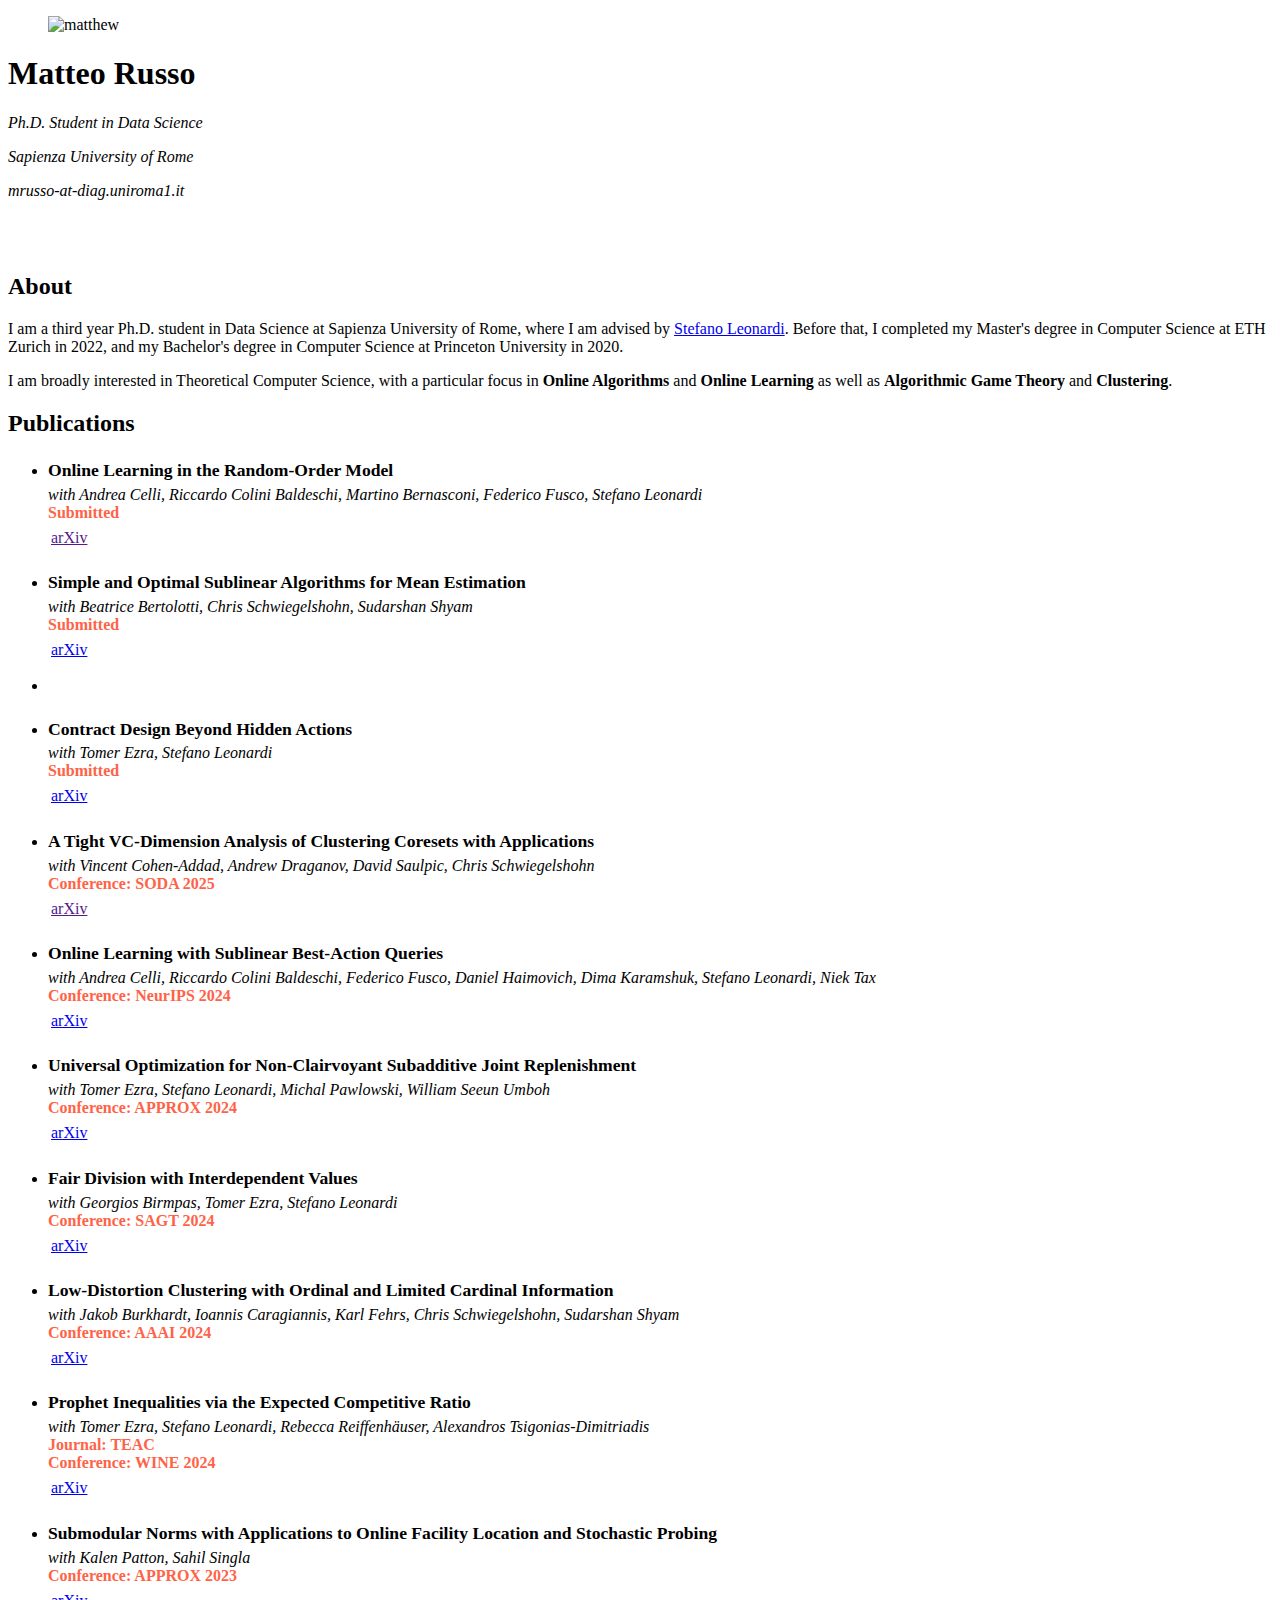
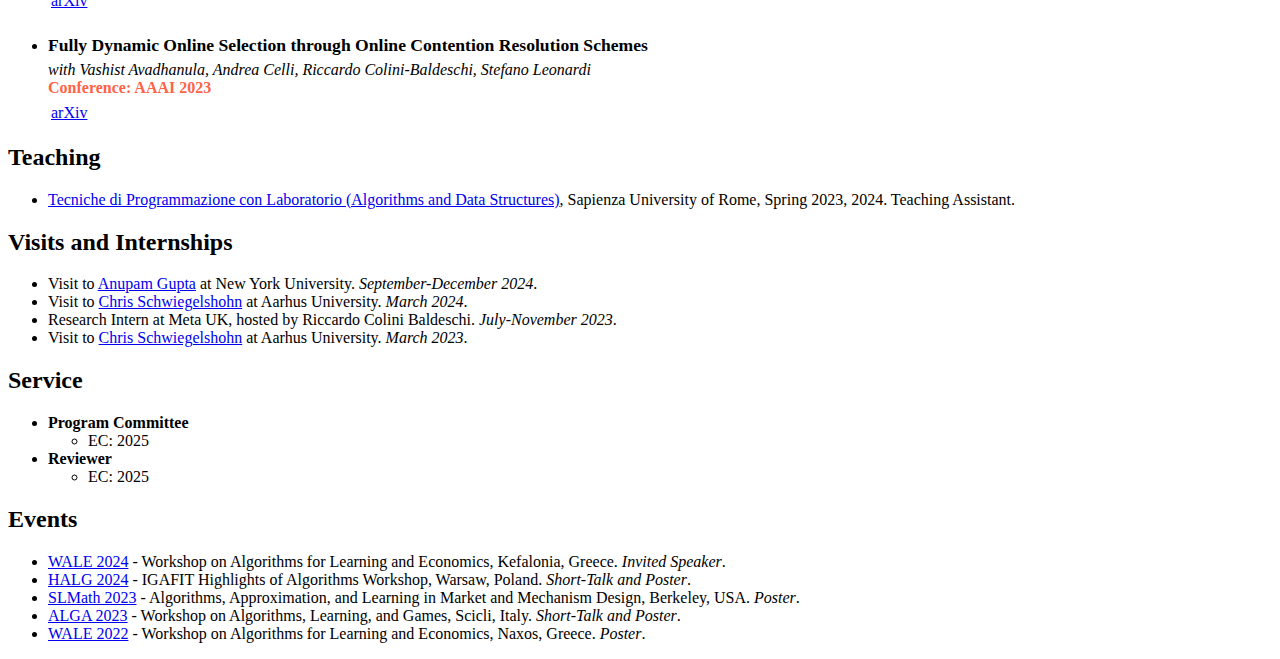
==== commit cc280f14: "Add files via upload" ====
--- a/index.html
+++ b/index.html
@@ -97,7 +97,7 @@
 			<p>
 			 <h4 style="margin-bottom:0.4%; font-size:110%">A Tight VC-Dimension Analysis of Clustering Coresets with
 				Applications</h4>
-			 <em> with  Vincent Cohen-Addad, David Saulpic, Chris Schwiegelshohn</em> <br>
+			 <em> with  Vincent Cohen-Addad, Andrew Draganov, David Saulpic, Chris Schwiegelshohn</em> <br>
 				<b style="color:tomato; margin-bottom:10%"> Conference: SODA 2025 </b> <br>
 				<a  href="" style="font-family: "Lora", serif;">
 					<i class="ai ai-arxiv" style="color:#EC7063; font-size: 1.5em; margin-right:3px;margin-top:3px;"> </i> arXiv
